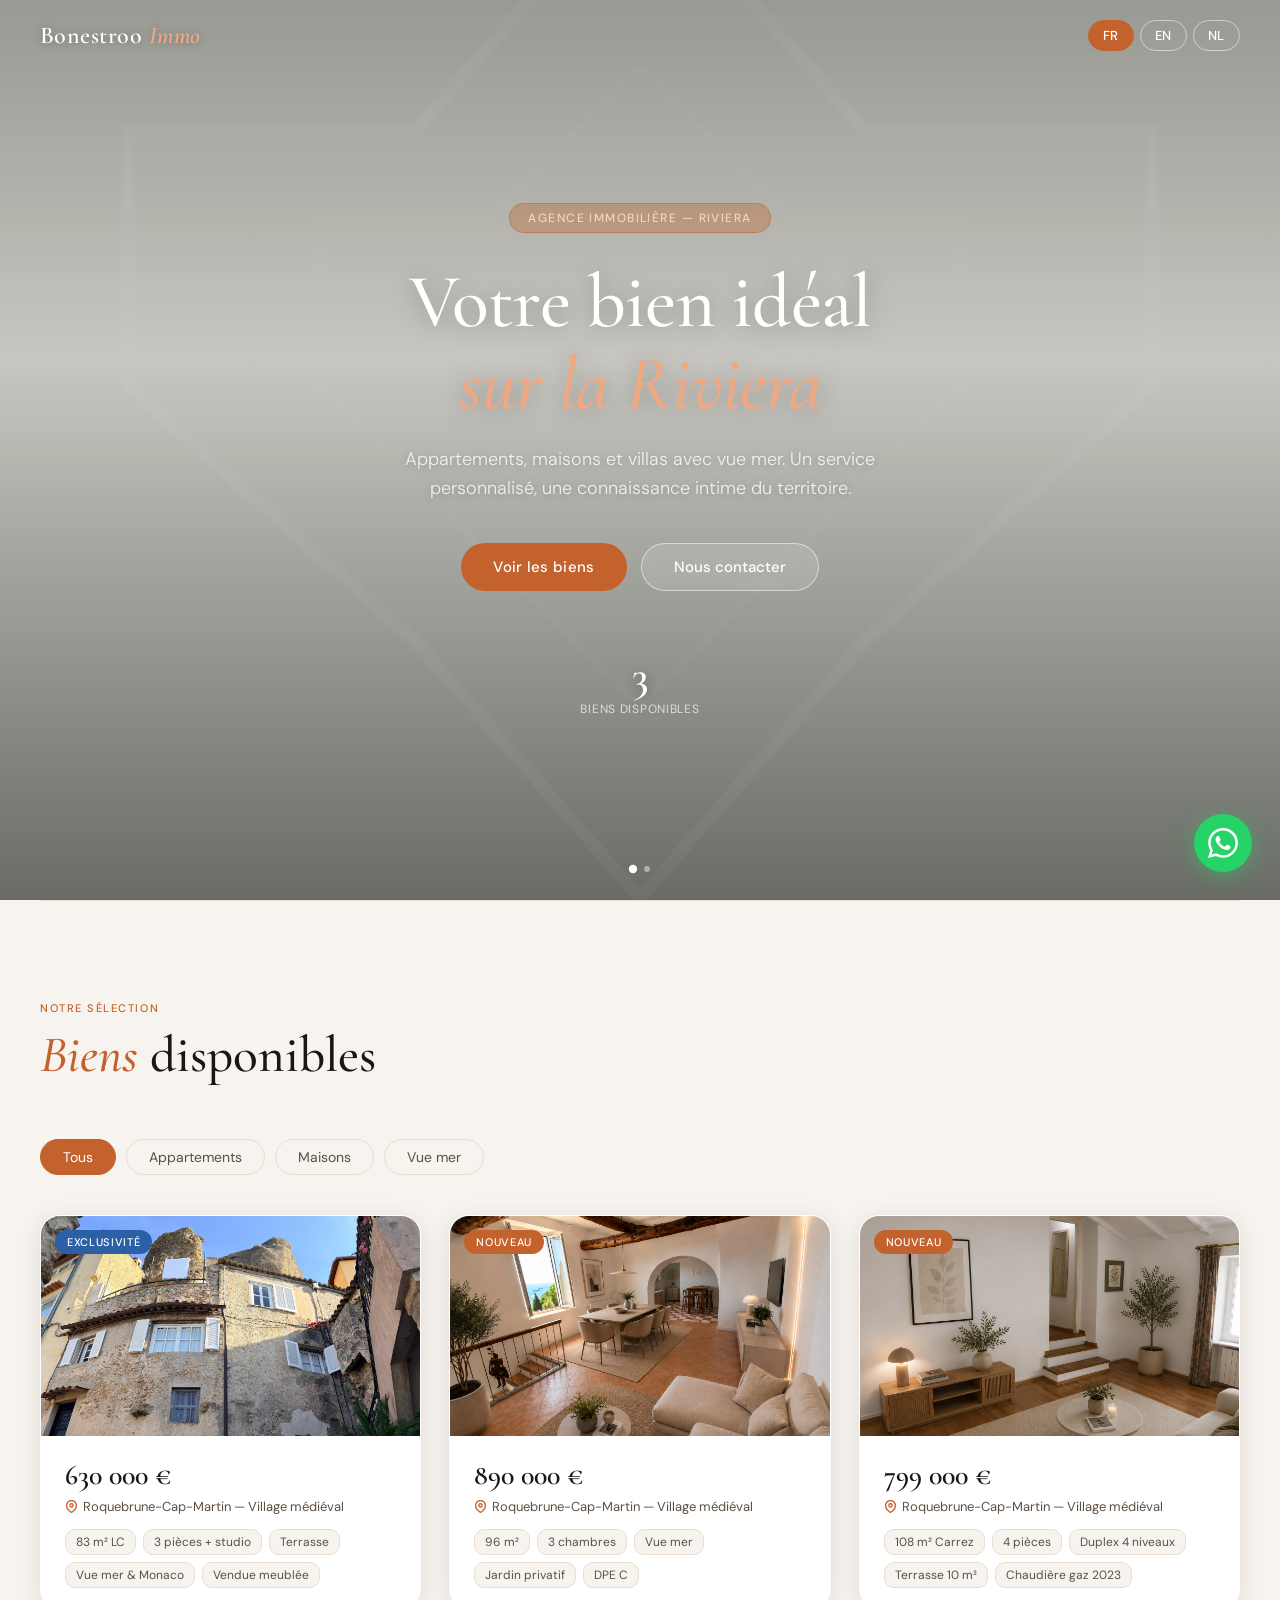
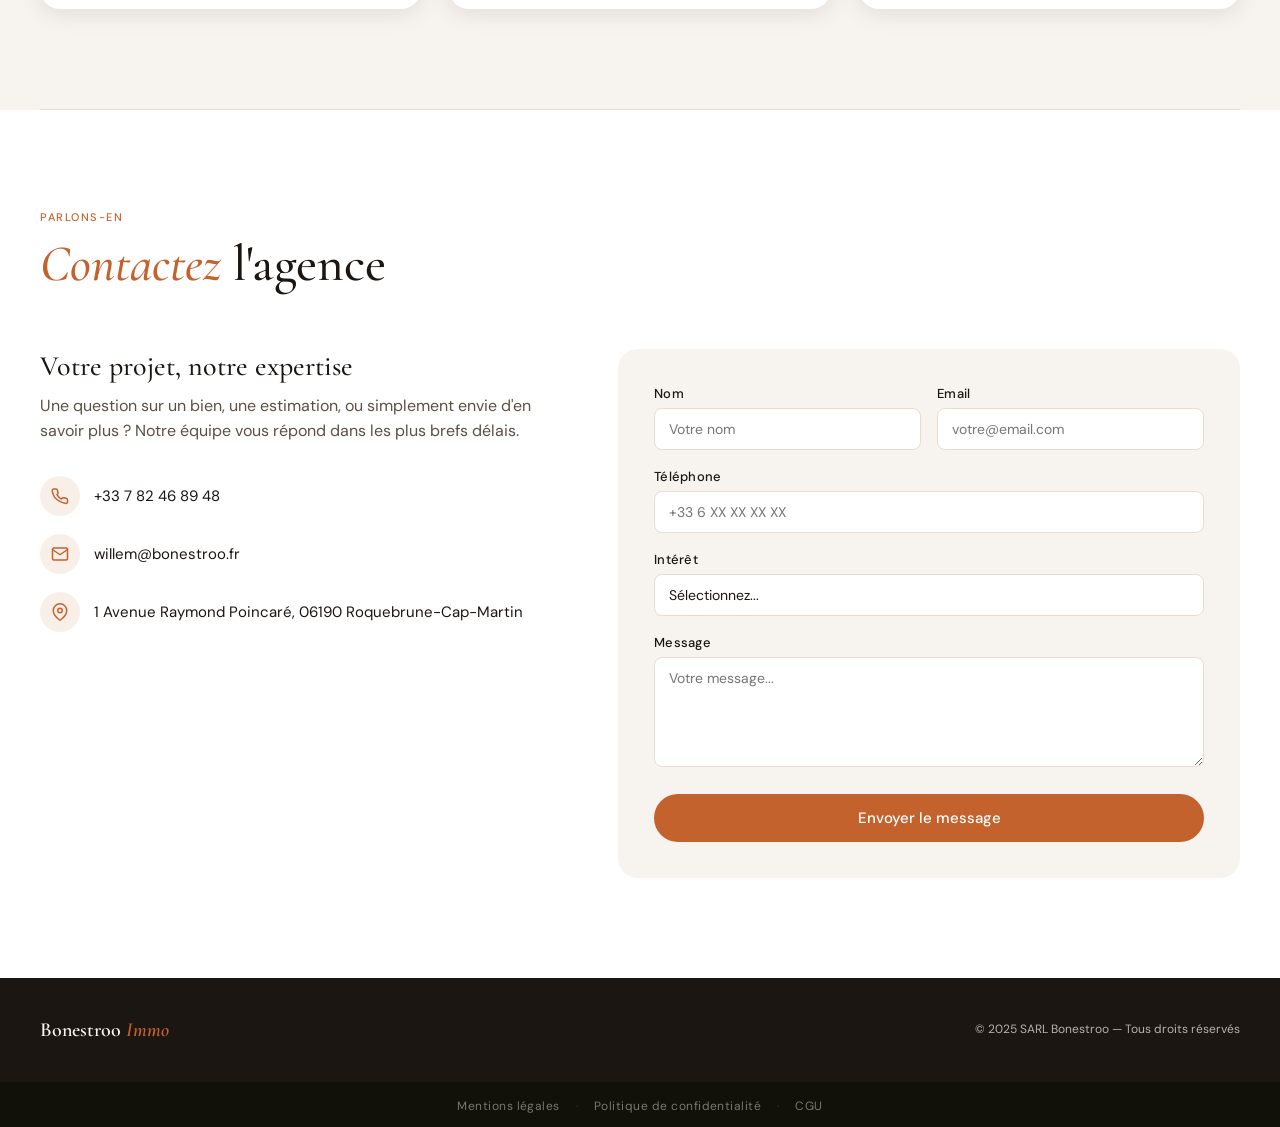
==== immo-site/index.html @ 83bfc262 "Bien 3 : maison au lieu d'appartement (type + descriptions)" ====
<!DOCTYPE html>
<html lang="fr">
<head>
  <meta charset="UTF-8" />
  <meta name="viewport" content="width=device-width, initial-scale=1.0" />
  <title>SARL Bonestroo — Riviera Méditerranéenne</title>
  <meta name="description" content="Agence immobilière spécialisée sur la Riviera. Appartements, maisons, villas avec vue mer à Menton et alentours." />
  <!-- Google Fonts -->
  <link rel="preconnect" href="https://fonts.googleapis.com" />
  <link rel="preconnect" href="https://fonts.gstatic.com" crossorigin />
  <link href="https://fonts.googleapis.com/css2?family=Cormorant+Garamond:ital,wght@0,400;0,500;0,600;1,400;1,500;1,600&family=DM+Sans:ital,wght@0,300;0,400;0,500;1,400&display=swap" rel="stylesheet" />
  <style>
    /* ===== RESET & BASE ===== */
    *, *::before, *::after { box-sizing: border-box; margin: 0; padding: 0; }
    :root {
      --blanc: #F7F3EE;
      --sable: #E8DDD0;
      --terre: #C4622D;
      --terre-dark: #A3501F;
      --bleu: #2B5FA6;
      --olive: #6B7C3F;
      --texte: #1C1612;
      --texte-light: #5C4F44;
      --shadow-warm: 0 4px 24px rgba(28,22,18,0.10);
      --shadow-hover: 0 8px 40px rgba(28,22,18,0.16);
      --radius: 12px;
      --radius-lg: 20px;
    }
    html { scroll-behavior: smooth; }
    body {
      font-family: 'DM Sans', sans-serif;
      background: var(--blanc);
      color: var(--texte);
      overflow-x: hidden;
    }
    h1, h2, h3, h4 {
      font-family: 'Cormorant Garamond', Georgia, serif;
    }
    a { color: inherit; text-decoration: none; }
    img {
      display: block;
      max-width: 100%;
    }
    /* ===== SCROLLBAR ===== */
    ::-webkit-scrollbar { width: 6px; }
    ::-webkit-scrollbar-track { background: var(--blanc); }
    ::-webkit-scrollbar-thumb { background: var(--sable); border-radius: 3px; }
    /* ===== NAV ===== */
    #nav {
      position: fixed;
      top: 0; left: 0; right: 0;
      z-index: 1000;
      padding: 20px 40px;
      display: flex;
      align-items: center;
      justify-content: space-between;
      transition: background 0.3s, box-shadow 0.3s, padding 0.3s;
    }
    #nav.scrolled {
      background: var(--blanc);
      box-shadow: 0 2px 20px rgba(28,22,18,0.08);
      padding: 14px 40px;
    }
    .nav-logo {
      font-family: 'Cormorant Garamond', serif;
      font-size: 24px;
      font-weight: 600;
      letter-spacing: 0.02em;
      color: white;
      text-shadow: 0 1px 8px rgba(0,0,0,0.3);
      transition: color 0.3s;
    }
    #nav.scrolled .nav-logo {
      color: var(--texte);
      text-shadow: none;
    }
    .nav-logo span {
      color: #F0A882;
      font-style: italic;
      transition: color 0.3s;
    }
    #nav.scrolled .nav-logo span {
      color: var(--terre);
    }
    .lang-switcher {
      display: flex;
      gap: 6px;
    }
    .lang-btn {
      font-family: 'DM Sans', sans-serif;
      font-size: 13px;
      font-weight: 500;
      padding: 6px 14px;
      border-radius: 20px;
      border: 1.5px solid rgba(255,255,255,0.5);
      cursor: pointer;
      background: transparent;
      color: white;
      transition: all 0.2s;
      letter-spacing: 0.04em;
    }
    #nav.scrolled .lang-btn {
      border-color: var(--sable);
      color: var(--texte);
    }
    .lang-btn:hover {
      background: rgba(255,255,255,0.15);
    }
    #nav.scrolled .lang-btn:hover {
      background: var(--sable);
    }
    .lang-btn.active {
      background: var(--terre);
      color: white;
      border-color: var(--terre);
    }
    /* ===== FOND FIXE GLOBAL ===== */
    /* Les slides sont FIXED derrière tout — ils ne bougent jamais */
    .hero-slide {
      position: fixed;
      inset: 0;
      background-size: cover;
      background-position: center;
      background-attachment: scroll; /* inutile en fixed, mais propre */
      opacity: 0;
      transition: opacity 1.6s ease-in-out;
      z-index: -2;
    }
    .hero-slide.active {
      opacity: 1;
    }
    /* Overlay sombre fixe lui aussi */
    .hero-overlay {
      position: fixed;
      inset: 0;
      background: linear-gradient(
        to bottom,
        rgba(10,18,10,0.40) 0%,
        rgba(10,18,10,0.20) 40%,
        rgba(10,18,10,0.60) 100%
      );
      z-index: -1;
      pointer-events: none;
    }
    /* ===== HERO ===== */
    #hero {
      min-height: 100vh;
      display: flex;
      align-items: center;
      justify-content: center;
      position: relative;
      background: transparent; /* laisse voir le fond fixe */
    }
    /* Subtle tile pattern on top of photo */
    .hero-tile {
      position: absolute;
      inset: 0;
      z-index: 2;
      pointer-events: none;
    }
    .hero-tile svg {
      width: 100%;
      height: 100%;
      opacity: 0.04;
    }
    /* Toutes les sections ont un fond opaque pour cacher le slideshow derrière */
    #biens, #carte, #contact {
      position: relative;
      z-index: 1;
    }
    #biens    { background: var(--blanc); }
    #carte    { background: var(--sable); }
    #contact  { background: white; }
    .divider  { position: relative; z-index: 1; background: var(--sable); }
    footer, .footer-legal-bar { position: relative; z-index: 1; }
    /* Slide indicators */
    .hero-dots {
      position: absolute;
      bottom: 28px;
      left: 50%;
      transform: translateX(-50%);
      z-index: 5;
      display: flex;
      gap: 8px;
    }
    .hero-dot {
      width: 6px;
      height: 6px;
      border-radius: 50%;
      background: rgba(255,255,255,0.45);
      border: none;
      cursor: pointer;
      padding: 0;
      transition: all 0.3s;
    }
    .hero-dot.active {
      background: white;
      transform: scale(1.4);
    }
    .hero-content {
      position: relative;
      z-index: 3;
      text-align: center;
      max-width: 820px;
      padding: 100px 24px 80px;
    }
    .hero-eyebrow {
      display: inline-block;
      font-family: 'DM Sans', sans-serif;
      font-size: 12px;
      font-weight: 500;
      letter-spacing: 0.12em;
      text-transform: uppercase;
      color: #F7D4BE;
      background: rgba(196,98,45,0.35);
      border: 1px solid rgba(196,98,45,0.5);
      padding: 6px 18px;
      border-radius: 20px;
      margin-bottom: 28px;
    }
    .hero-title {
      font-size: clamp(42px, 7vw, 76px);
      font-weight: 500;
      line-height: 1.08;
      letter-spacing: -0.01em;
      color: #ffffff;
      text-shadow: 0 2px 24px rgba(0,0,0,0.3);
      margin-bottom: 20px;
    }
    .hero-title em {
      font-style: italic;
      color: #F0A882;
    }
    .hero-subtitle {
      font-size: 18px;
      color: rgba(255,255,255,0.82);
      line-height: 1.6;
      max-width: 520px;
      margin: 0 auto 40px;
      font-weight: 300;
      text-shadow: 0 1px 8px rgba(0,0,0,0.25);
    }
    .hero-ctas {
      display: flex;
      gap: 14px;
      justify-content: center;
      flex-wrap: wrap;
      margin-bottom: 64px;
    }
    .btn-primary {
      font-family: 'DM Sans', sans-serif;
      font-size: 15px;
      font-weight: 500;
      padding: 14px 32px;
      background: var(--terre);
      color: white;
      border: none;
      border-radius: 30px;
      cursor: pointer;
      transition: all 0.2s;
      letter-spacing: 0.02em;
    }
    .btn-primary:hover {
      background: var(--terre-dark);
      transform: translateY(-1px);
      box-shadow: 0 6px 20px rgba(196,98,45,0.45);
    }
    .btn-outline {
      font-family: 'DM Sans', sans-serif;
      font-size: 15px;
      font-weight: 500;
      padding: 13px 32px;
      background: rgba(255,255,255,0.12);
      color: white;
      border: 1.5px solid rgba(255,255,255,0.5);
      border-radius: 30px;
      cursor: pointer;
      transition: all 0.2s;
      backdrop-filter: blur(4px);
    }
    .btn-outline:hover {
      background: rgba(255,255,255,0.22);
      border-color: white;
      transform: translateY(-1px);
    }
    .hero-stats {
      display: flex;
      gap: 48px;
      justify-content: center;
      flex-wrap: wrap;
    }
    .stat-item {
      text-align: center;
    }
    .stat-num {
      font-family: 'Cormorant Garamond', serif;
      font-size: 42px;
      font-weight: 600;
      color: #ffffff;
      text-shadow: 0 2px 12px rgba(0,0,0,0.3);
      line-height: 1;
    }
    .stat-label {
      font-size: 12px;
      color: rgba(255,255,255,0.7);
      letter-spacing: 0.06em;
      text-transform: uppercase;
      margin-top: 4px;
    }
    .stat-sep {
      width: 1px;
      height: 50px;
      background: rgba(255,255,255,0.25);
      align-self: center;
    }
    /* ===== SECTIONS COMMON ===== */
    .section {
      padding: 100px 40px;
      max-width: 1280px;
      margin: 0 auto;
    }
    .section-header {
      margin-bottom: 56px;
    }
    .section-eyebrow {
      font-size: 11px;
      font-weight: 500;
      letter-spacing: 0.14em;
      text-transform: uppercase;
      color: var(--terre);
      margin-bottom: 12px;
    }
    .section-title {
      font-size: clamp(32px, 4vw, 52px);
      font-weight: 500;
      line-height: 1.1;
      color: var(--texte);
    }
    .section-title em {
      font-style: italic;
      color: var(--terre);
    }
    /* ===== FILTRES ===== */
    #biens {
      background: var(--blanc);
    }
    .filtres {
      display: flex;
      gap: 10px;
      flex-wrap: wrap;
      margin-bottom: 40px;
    }
    .filtre-btn {
      font-family: 'DM Sans', sans-serif;
      font-size: 14px;
      font-weight: 400;
      padding: 8px 22px;
      border-radius: 24px;
      border: 1.5px solid var(--sable);
      background: transparent;
      color: var(--texte-light);
      cursor: pointer;
      transition: all 0.2s;
    }
    .filtre-btn:hover {
      border-color: var(--terre);
      color: var(--terre);
    }
    .filtre-btn.active {
      background: var(--terre);
      border-color: var(--terre);
      color: white;
    }
    /* ===== GRID BIENS ===== */
    .biens-grid {
      display: grid;
      grid-template-columns: repeat(auto-fill, minmax(340px, 1fr));
      gap: 28px;
    }
    .bien-card {
      background: white;
      border-radius: var(--radius-lg);
      overflow: hidden;
      cursor: pointer;
      transition: all 0.3s cubic-bezier(0.16,1,0.3,1);
      box-shadow: var(--shadow-warm);
      border: 1.5px solid transparent;
    }
    .bien-card:hover {
      transform: translateY(-4px);
      box-shadow: var(--shadow-hover);
      border-color: var(--terre);
    }
    .bien-card.reveal {
      opacity: 0;
      transform: translateY(30px);
      transition: opacity 0.6s ease, transform 0.6s ease, box-shadow 0.3s, border-color 0.3s;
    }
    .bien-card.reveal.visible {
      opacity: 1;
      transform: translateY(0);
    }
    .bien-card.reveal.visible:hover {
      transform: translateY(-4px);
    }
    .bien-photo {
      position: relative;
      height: 220px;
      overflow: hidden;
      background: var(--sable);
    }
    .bien-photo img {
      width: 100%;
      height: 100%;
      object-fit: cover;
      transition: transform 0.5s ease;
    }
    .bien-card:hover .bien-photo img {
      transform: scale(1.04);
    }
    .bien-photo-placeholder {
      width: 100%;
      height: 100%;
      display: flex;
      align-items: center;
      justify-content: center;
    }
    .bien-badge {
      position: absolute;
      top: 14px;
      left: 14px;
      font-size: 11px;
      font-weight: 500;
      letter-spacing: 0.06em;
      text-transform: uppercase;
      padding: 5px 12px;
      border-radius: 14px;
      background: var(--terre);
      color: white;
    }
    .bien-badge.exclu {
      background: var(--bleu);
    }
    .bien-body {
      padding: 22px 24px 20px;
    }
    .bien-prix {
      font-family: 'Cormorant Garamond', serif;
      font-size: 28px;
      font-weight: 600;
      color: var(--texte);
      margin-bottom: 6px;
    }
    .bien-loc {
      font-size: 13px;
      color: var(--texte-light);
      margin-bottom: 14px;
      display: flex;
      align-items: center;
      gap: 5px;
    }
    .bien-loc svg {
      flex-shrink: 0;
      color: var(--terre);
    }
    .bien-tags {
      display: flex;
      flex-wrap: wrap;
      gap: 7px;
    }
    .tag {
      font-size: 12px;
      font-weight: 400;
      color: var(--texte-light);
      background: var(--blanc);
      border: 1px solid var(--sable);
      padding: 4px 10px;
      border-radius: 10px;
    }
    /* ===== MAP ===== */
    #carte {
      background: var(--sable);
    }
    #carte > .section {
      padding-bottom: 0;
    }
    #map-container {
      height: 480px;
      border-radius: var(--radius-lg);
      overflow: hidden;
      box-shadow: var(--shadow-warm);
      margin-top: 40px;
    }
    #map {
      height: 100%;
      width: 100%;
    }
    .leaflet-marker-icon {
      background: none;
      border: none;
    }
    .map-marker-pill {
      background: white;
      color: var(--terre);
      font-family: 'DM Sans', sans-serif;
      font-size: 12px;
      font-weight: 600;
      padding: 5px 11px;
      border-radius: 16px;
      border: 2px solid var(--terre);
      white-space: nowrap;
      box-shadow: 0 2px 12px rgba(28,22,18,0.15);
      cursor: pointer;
      transition: all 0.2s;
    }
    .map-marker-pill:hover {
      background: var(--terre);
      color: white;
    }
    /* ===== MODAL ===== */
    #modal-overlay {
      position: fixed;
      inset: 0;
      z-index: 2000;
      background: rgba(28,22,18,0.65);
      backdrop-filter: blur(4px);
      display: flex;
      align-items: center;
      justify-content: center;
      padding: 20px;
      opacity: 0;
      pointer-events: none;
      transition: opacity 0.3s;
    }
    #modal-overlay.open {
      opacity: 1;
      pointer-events: all;
    }
    .modal {
      background: var(--blanc);
      border-radius: var(--radius-lg);
      max-width: 820px;
      width: 100%;
      max-height: 90vh;
      overflow-y: auto;
      position: relative;
      transform: scale(0.96) translateY(10px);
      transition: transform 0.3s cubic-bezier(0.16,1,0.3,1);
    }
    #modal-overlay.open .modal {
      transform: scale(1) translateY(0);
    }
    .modal-close {
      position: sticky;
      top: 0;
      z-index: 10;
      display: flex;
      justify-content: flex-end;
      padding: 14px 14px 0;
      background: linear-gradient(to bottom, var(--blanc) 70%, transparent);
    }
    .modal-close-btn {
      width: 36px;
      height: 36px;
      border-radius: 50%;
      background: var(--sable);
      border: none;
      cursor: pointer;
      display: flex;
      align-items: center;
      justify-content: center;
      transition: background 0.2s;
      font-size: 18px;
      color: var(--texte);
    }
    .modal-close-btn:hover {
      background: var(--terre);
      color: white;
    }
    /* Gallery */
    .modal-gallery {
      position: relative;
      height: 380px;
      background: var(--sable);
      overflow: hidden;
    }
    .gallery-track {
      display: flex;
      height: 100%;
      transition: transform 0.4s cubic-bezier(0.16,1,0.3,1);
    }
    .gallery-slide {
      flex-shrink: 0;
      width: 100%;
      height: 100%;
    }
    .gallery-slide img {
      width: 100%;
      height: 100%;
      object-fit: cover;
    }
    .gallery-placeholder {
      width: 100%;
      height: 100%;
      display: flex;
      align-items: center;
      justify-content: center;
    }
    .gallery-btn {
      position: absolute;
      top: 50%;
      transform: translateY(-50%);
      z-index: 5;
      width: 40px;
      height: 40px;
      border-radius: 50%;
      background: rgba(247,243,238,0.92);
      border: none;
      cursor: pointer;
      display: flex;
      align-items: center;
      justify-content: center;
      transition: all 0.2s;
      color: var(--texte);
    }
    .gallery-btn:hover {
      background: white;
      box-shadow: var(--shadow-warm);
    }
    .gallery-prev { left: 14px; }
    .gallery-next { right: 14px; }
    .gallery-dots {
      position: absolute;
      bottom: 14px;
      left: 50%;
      transform: translateX(-50%);
      display: flex;
      gap: 6px;
    }
    .gallery-dot {
      width: 7px;
      height: 7px;
      border-radius: 50%;
      background: rgba(255,255,255,0.6);
      border: none;
      cursor: pointer;
      transition: all 0.2s;
      padding: 0;
    }
    .gallery-dot.active {
      background: white;
      transform: scale(1.3);
    }
    .modal-body {
      padding: 28px 32px 32px;
    }
    .modal-header {
      display: flex;
      justify-content: space-between;
      align-items: flex-start;
      margin-bottom: 20px;
      gap: 16px;
    }
    .modal-prix {
      font-family: 'Cormorant Garamond', serif;
      font-size: 36px;
      font-weight: 600;
    }
    .modal-loc {
      font-size: 14px;
      color: var(--texte-light);
      margin-top: 4px;
    }
    .modal-badge {
      font-size: 11px;
      font-weight: 500;
      letter-spacing: 0.06em;
      text-transform: uppercase;
      padding: 6px 14px;
      border-radius: 14px;
      background: var(--terre);
      color: white;
      flex-shrink: 0;
    }
    .modal-badge.exclu { background: var(--bleu); }
    .modal-stats {
      display: grid;
      grid-template-columns: repeat(auto-fill, minmax(100px, 1fr));
      gap: 14px;
      margin-bottom: 24px;
      padding: 18px;
      background: white;
      border-radius: var(--radius);
    }
    .modal-stat {
      text-align: center;
    }
    .modal-stat-val {
      font-family: 'Cormorant Garamond', serif;
      font-size: 22px;
      font-weight: 600;
    }
    .modal-stat-key {
      font-size: 11px;
      color: var(--texte-light);
      text-transform: uppercase;
      letter-spacing: 0.06em;
      margin-top: 2px;
    }
    .modal-desc {
      font-size: 15px;
      line-height: 1.7;
      color: var(--texte-light);
      margin-bottom: 24px;
    }
    .modal-video {
      margin-bottom: 24px;
    }
    .modal-video video {
      width: 100%;
      border-radius: var(--radius);
    }
    .modal-actions {
      display: flex;
      gap: 12px;
      flex-wrap: wrap;
    }
    .btn-appel {
      font-family: 'DM Sans', sans-serif;
      font-size: 14px;
      font-weight: 500;
      padding: 12px 24px;
      background: var(--terre);
      color: white;
      border: none;
      border-radius: 24px;
      cursor: pointer;
      display: flex;
      align-items: center;
      gap: 7px;
      transition: all 0.2s;
    }
    .btn-appel:hover {
      background: var(--terre-dark);
      transform: translateY(-1px);
    }
    .btn-whatsapp {
      font-family: 'DM Sans', sans-serif;
      font-size: 14px;
      font-weight: 500;
      padding: 12px 24px;
      background: var(--olive);
      color: white;
      border: none;
      border-radius: 24px;
      cursor: pointer;
      display: flex;
      align-items: center;
      gap: 7px;
      transition: all 0.2s;
    }
    .btn-whatsapp:hover {
      background: #5a6a33;
      transform: translateY(-1px);
    }
    .btn-email {
      font-family: 'DM Sans', sans-serif;
      font-size: 14px;
      font-weight: 500;
      padding: 11px 24px;
      background: transparent;
      color: var(--texte);
      border: 1.5px solid var(--sable);
      border-radius: 24px;
      cursor: pointer;
      display: flex;
      align-items: center;
      gap: 7px;
      transition: all 0.2s;
    }
    .btn-email:hover {
      border-color: var(--texte);
      transform: translateY(-1px);
    }
    /* ===== CONTACT ===== */
    #contact {
      background: white;
    }
    .contact-grid {
      display: grid;
      grid-template-columns: 1fr 1.2fr;
      gap: 60px;
      align-items: start;
    }
    .contact-info h3 {
      font-size: 28px;
      font-weight: 500;
      margin-bottom: 10px;
    }
    .contact-info p {
      color: var(--texte-light);
      line-height: 1.6;
      margin-bottom: 32px;
    }
    .contact-item {
      display: flex;
      align-items: center;
      gap: 14px;
      margin-bottom: 18px;
      font-size: 15px;
    }
    .contact-icon {
      width: 40px;
      height: 40px;
      border-radius: 50%;
      background: rgba(196,98,45,0.1);
      display: flex;
      align-items: center;
      justify-content: center;
      flex-shrink: 0;
      color: var(--terre);
    }
    .contact-form {
      background: var(--blanc);
      border-radius: var(--radius-lg);
      padding: 36px;
    }
    .form-row {
      display: grid;
      grid-template-columns: 1fr 1fr;
      gap: 16px;
    }
    .form-group {
      margin-bottom: 18px;
    }
    .form-group label {
      display: block;
      font-size: 13px;
      font-weight: 500;
      color: var(--texte);
      margin-bottom: 6px;
      letter-spacing: 0.02em;
    }
    .form-group input,
    .form-group select,
    .form-group textarea {
      width: 100%;
      font-family: 'DM Sans', sans-serif;
      font-size: 14px;
      padding: 11px 14px;
      background: white;
      border: 1.5px solid var(--sable);
      border-radius: 8px;
      color: var(--texte);
      transition: border-color 0.2s;
      outline: none;
      appearance: none;
    }
    .form-group input:focus,
    .form-group select:focus,
    .form-group textarea:focus {
      border-color: var(--terre);
    }
    .form-group textarea {
      resize: vertical;
      min-height: 110px;
    }
    .form-submit {
      width: 100%;
      font-family: 'DM Sans', sans-serif;
      font-size: 15px;
      font-weight: 500;
      padding: 14px;
      background: var(--terre);
      color: white;
      border: none;
      border-radius: 24px;
      cursor: pointer;
      transition: all 0.2s;
      margin-top: 4px;
    }
    .form-submit:hover {
      background: var(--terre-dark);
      transform: translateY(-1px);
      box-shadow: 0 4px 16px rgba(196,98,45,0.3);
    }
    .form-success {
      display: none;
      text-align: center;
      padding: 20px;
    }
    .form-success.show {
      display: block;
    }
    .form-success-icon {
      font-size: 40px;
      margin-bottom: 12px;
    }
    .form-success h4 {
      font-size: 22px;
      margin-bottom: 8px;
    }
    .form-success p {
      color: var(--texte-light);
    }
    /* ===== BULLE WHATSAPP FLOTTANTE ===== */
    #wa-bubble {
      position: fixed;
      bottom: 28px;
      right: 28px;
      z-index: 999;
      width: 58px;
      height: 58px;
      border-radius: 50%;
      background: #25D366;
      box-shadow: 0 4px 20px rgba(37,211,102,0.45);
      display: flex;
      align-items: center;
      justify-content: center;
      cursor: pointer;
      transition: transform 0.2s, box-shadow 0.2s;
      text-decoration: none;
    }
    #wa-bubble:hover {
      transform: scale(1.1);
      box-shadow: 0 6px 28px rgba(37,211,102,0.6);
    }
    #wa-bubble svg {
      width: 30px;
      height: 30px;
      fill: white;
    }
    /* ===== FOOTER ===== */
    footer {
      background: var(--texte);
      color: rgba(247,243,238,0.7);
      padding: 40px;
      display: flex;
      justify-content: space-between;
      align-items: center;
      flex-wrap: wrap;
      gap: 16px;
    }
    .footer-logo {
      font-family: 'Cormorant Garamond', serif;
      font-size: 20px;
      font-weight: 600;
      color: var(--blanc);
    }
    .footer-logo span {
      color: var(--terre);
      font-style: italic;
    }
    .footer-info {
      font-size: 12px;
      text-align: right;
      line-height: 1.6;
    }
    /* ===== RESPONSIVE ===== */
    @media (max-width: 768px) {
      #nav {
        padding: 16px 20px;
      }
      #nav.scrolled {
        padding: 12px 20px;
      }
      .section {
        padding: 70px 20px;
      }
      .contact-grid {
        grid-template-columns: 1fr;
        gap: 40px;
      }
      .form-row {
        grid-template-columns: 1fr;
      }
      .contact-form {
        padding: 24px 20px;
      }
      .hero-stats {
        gap: 24px;
      }
      .stat-sep {
        display: none;
      }
      .modal-body {
        padding: 20px;
      }
      .modal-header {
        flex-direction: column;
      }
      footer {
        flex-direction: column;
        text-align: center;
        padding: 28px 20px;
      }
      .footer-info {
        text-align: center;
      }
      .biens-grid {
        grid-template-columns: 1fr;
      }
    }
    @media (max-width: 640px) {
      .nav-logo {
        font-size: 19px;
      }
      .lang-btn {
        padding: 5px 10px;
        font-size: 12px;
      }
      .hero-ctas {
        flex-direction: column;
        align-items: center;
      }
    }
    /* ===== DIVIDER ===== */
    .divider {
      height: 1px;
      background: var(--sable);
      margin: 0 40px;
    }
    /* ===== NO BIENS ===== */
    .no-biens {
      grid-column: 1 / -1;
      text-align: center;
      padding: 60px 20px;
      color: var(--texte-light);
    }
    /* ===== FOOTER LEGAL LINK ===== */
    .footer-legal-bar {
      background: #111009;
      text-align: center;
      padding: 12px 20px;
    }
    .footer-legal-bar button {
      font-family: 'DM Sans', sans-serif;
      font-size: 12px;
      color: rgba(247,243,238,0.45);
      background: none;
      border: none;
      cursor: pointer;
      letter-spacing: 0.04em;
      transition: color 0.2s;
      margin: 0 12px;
    }
    .footer-legal-bar button:hover {
      color: rgba(247,243,238,0.85);
    }
    .footer-legal-sep {
      color: rgba(247,243,238,0.2);
      font-size: 11px;
    }
    /* ===== LEGAL MODAL ===== */
    #legal-overlay {
      position: fixed;
      inset: 0;
      z-index: 3000;
      background: rgba(28,22,18,0.7);
      backdrop-filter: blur(4px);
      display: flex;
      align-items: center;
      justify-content: center;
      padding: 20px;
      opacity: 0;
      pointer-events: none;
      transition: opacity 0.3s;
    }
    #legal-overlay.open {
      opacity: 1;
      pointer-events: all;
    }
    .legal-modal {
      background: var(--blanc);
      border-radius: var(--radius-lg);
      max-width: 720px;
      width: 100%;
      max-height: 88vh;
      display: flex;
      flex-direction: column;
      transform: scale(0.96) translateY(10px);
      transition: transform 0.3s cubic-bezier(0.16,1,0.3,1);
      overflow: hidden;
    }
    #legal-overlay.open .legal-modal {
      transform: scale(1) translateY(0);
    }
    .legal-header {
      display: flex;
      align-items: center;
      justify-content: space-between;
      padding: 22px 28px 0;
      flex-shrink: 0;
    }
    .legal-header h3 {
      font-size: 22px;
      font-weight: 500;
    }
    .legal-close {
      width: 34px;
      height: 34px;
      border-radius: 50%;
      background: var(--sable);
      border: none;
      cursor: pointer;
      font-size: 16px;
      color: var(--texte);
      display: flex;
      align-items: center;
      justify-content: center;
      transition: background 0.2s;
      flex-shrink: 0;
    }
    .legal-close:hover { background: var(--terre); color: white; }
    .legal-tabs {
      display: flex;
      gap: 4px;
      padding: 16px 28px 0;
      border-bottom: 1px solid var(--sable);
      flex-shrink: 0;
    }
    .legal-tab {
      font-family: 'DM Sans', sans-serif;
      font-size: 13px;
      font-weight: 500;
      padding: 8px 18px;
      border-radius: 8px 8px 0 0;
      border: none;
      background: transparent;
      color: var(--texte-light);
      cursor: pointer;
      transition: all 0.2s;
      border-bottom: 2px solid transparent;
      margin-bottom: -1px;
    }
    .legal-tab:hover { color: var(--texte); background: var(--sable); }
    .legal-tab.active {
      color: var(--terre);
      border-bottom-color: var(--terre);
      background: transparent;
    }
    .legal-body {
      overflow-y: auto;
      padding: 28px 28px 32px;
      flex: 1;
    }
    .legal-panel { display: none; }
    .legal-panel.active { display: block; }
    .legal-body h4 {
      font-family: 'Cormorant Garamond', serif;
      font-size: 18px;
      font-weight: 600;
      color: var(--texte);
      margin: 24px 0 8px;
    }
    .legal-body h4:first-child { margin-top: 0; }
    .legal-body p, .legal-body li {
      font-size: 13.5px;
      line-height: 1.75;
      color: var(--texte-light);
    }
    .legal-body ul {
      padding-left: 18px;
      margin: 6px 0;
    }
    .legal-body li { margin-bottom: 4px; }
    .legal-body strong { color: var(--texte); font-weight: 500; }
    .legal-placeholder {
      background: rgba(196,98,45,0.1);
      color: var(--terre);
      padding: 1px 5px;
      border-radius: 4px;
      font-size: 12px;
      font-weight: 600;
      letter-spacing: 0.03em;
    }
    .legal-alert {
      background: rgba(196,98,45,0.07);
      border-left: 3px solid var(--terre);
      border-radius: 0 8px 8px 0;
      padding: 12px 16px;
      margin-bottom: 20px;
      font-size: 13px;
      color: var(--texte-light);
    }
    @media (max-width: 640px) {
      .legal-tabs { overflow-x: auto; gap: 2px; padding: 12px 16px 0; }
      .legal-tab { font-size: 12px; padding: 7px 12px; white-space: nowrap; }
      .legal-body { padding: 20px 16px 24px; }
      .legal-header { padding: 18px 16px 0; }
    }
  </style>
</head>
<body>
<!-- ===== NAV ===== -->
<nav id="nav">
  <a href="#" class="nav-logo">Bonestroo <span>Immo</span></a>
  <div class="lang-switcher">
    <button class="lang-btn active" onclick="setLang('fr')">FR</button>
    <button class="lang-btn" onclick="setLang('en')">EN</button>
    <button class="lang-btn" onclick="setLang('nl')">NL</button>
  </div>
</nav>
<!-- ===== HERO ===== -->
<section id="hero">
  <!-- Photos de fond — place tes images dans photos/ sous ces noms -->
  <div class="hero-slide active" style="background-image:url('photos/hero1.jpg.png')"></div>
  <div class="hero-slide" style="background-image:url('photos/hero2.jpg.jpg')"></div>
  <!-- Overlay sombre pour lisibilité du texte -->
  <div class="hero-overlay"></div>
  <!-- Motif carrelage subtil par-dessus la photo -->
  <div class="hero-tile">
    <svg viewBox="0 0 80 80" xmlns="http://www.w3.org/2000/svg" preserveAspectRatio="xMidYMid slice">
      <defs>
        <pattern id="tile" x="0" y="0" width="80" height="80" patternUnits="userSpaceOnUse">
          <polygon points="40,4 54,20 72,20 72,36 54,52 40,68 26,52 8,36 8,20 26,20" fill="none" stroke="#ffffff" stroke-width="0.8"/>
          <polygon points="40,16 50,26 60,26 60,36 50,46 40,56 30,46 20,36 20,26 30,26" fill="none" stroke="#ffffff" stroke-width="0.4" opacity="0.6"/>
        </pattern>
      </defs>
      <rect width="100%" height="100%" fill="url(#tile)"/>
    </svg>
  </div>
  <!-- Indicateurs de slide -->
  <div class="hero-dots" id="hero-dots">
    <button class="hero-dot active" onclick="goToHeroSlide(0)"></button>
    <button class="hero-dot" onclick="goToHeroSlide(1)"></button>
  </div>
  <div class="hero-content">
    <div class="hero-eyebrow" data-i18n="hero_eyebrow">Agence immobilière — Riviera</div>
    <h1 class="hero-title">
      <span data-i18n="hero_title_1">Votre bien idéal</span><br>
      <em data-i18n="hero_title_2">sur la Riviera</em>
    </h1>
    <p class="hero-subtitle" data-i18n="hero_subtitle">
      Appartements, maisons et villas avec vue mer. Un service personnalisé, une connaissance intime du territoire.
    </p>
    <div class="hero-ctas">
      <button class="btn-primary" onclick="scrollToBiens()" data-i18n="hero_cta1">Voir les biens</button>
      <button class="btn-outline" onclick="scrollToContact()" data-i18n="hero_cta2">Nous contacter</button>
    </div>
    <div class="hero-stats">
      <div class="stat-item">
        <div class="stat-num" id="stat-dispo">0</div>
        <div class="stat-label" data-i18n="stat_dispo">Biens disponibles</div>
      </div>
    </div>
  </div>
</section>
<!-- ===== BIENS ===== -->
<div class="divider"></div>
<section id="biens">
  <div class="section">
    <div class="section-header">
      <div class="section-eyebrow" data-i18n="biens_eyebrow">Notre sélection</div>
      <h2 class="section-title"><em data-i18n="biens_title_em">Biens</em> <span data-i18n="biens_title">disponibles</span></h2>
    </div>
    <div class="filtres" id="filtres">
      <button class="filtre-btn active" data-filter="tous" data-i18n="filtre_tous">Tous</button>
      <button class="filtre-btn" data-filter="appartement" data-i18n="filtre_appart">Appartements</button>
      <button class="filtre-btn" data-filter="maison" data-i18n="filtre_maison">Maisons</button>
      <button class="filtre-btn" data-filter="vmer" data-i18n="filtre_vmer">Vue mer</button>
    </div>
    <div class="biens-grid" id="biens-grid"></div>
  </div>
</section>
<!-- ===== CONTACT ===== -->
<div class="divider" style="margin-top:0"></div>
<section id="contact">
  <div class="section">
    <div class="section-header">
      <div class="section-eyebrow" data-i18n="contact_eyebrow">Parlons-en</div>
      <h2 class="section-title"><em data-i18n="contact_title_em">Contactez</em> <span data-i18n="contact_title">l'agence</span></h2>
    </div>
    <div class="contact-grid">
      <div class="contact-info">
        <h3 data-i18n="contact_info_title">Votre projet, notre expertise</h3>
        <p data-i18n="contact_info_desc">Une question sur un bien, une estimation, ou simplement envie d'en savoir plus ? Notre équipe vous répond dans les plus brefs délais.</p>
        <div class="contact-item">
          <div class="contact-icon">
            <svg width="18" height="18" viewBox="0 0 24 24" fill="none" stroke="currentColor" stroke-width="2" stroke-linecap="round" stroke-linejoin="round">
              <path d="M22 16.92v3a2 2 0 0 1-2.18 2 19.79 19.79 0 0 1-8.63-3.07A19.5 19.5 0 0 1 4.69 13.5a19.79 19.79 0 0 1-3.07-8.67A2 2 0 0 1 3.6 2.69h3a2 2 0 0 1 2 1.72 12.84 12.84 0 0 0 .7 2.81 2 2 0 0 1-.45 2.11L7.91 10.1a16 16 0 0 0 6 6l1.27-1.27a2 2 0 0 1 2.11-.45 12.84 12.84 0 0 0 2.81.7A2 2 0 0 1 22 16.92z"/>
            </svg>
          </div>
          <!-- XXX: Remplacer par le vrai numéro -->
          <a href="tel:+33782468948" style="color:inherit">+33 7 82 46 89 48</a>
        </div>
        <div class="contact-item">
          <div class="contact-icon">
            <svg width="18" height="18" viewBox="0 0 24 24" fill="none" stroke="currentColor" stroke-width="2" stroke-linecap="round" stroke-linejoin="round">
              <path d="M4 4h16c1.1 0 2 .9 2 2v12c0 1.1-.9 2-2 2H4c-1.1 0-2-.9-2-2V6c0-1.1.9-2 2-2z"/><polyline points="22,6 12,13 2,6"/>
            </svg>
          </div>
          <!-- XXX: Remplacer par le vrai email -->
          <span>willem@bonestroo.fr</span>
        </div>
        <div class="contact-item">
          <div class="contact-icon">
            <svg width="18" height="18" viewBox="0 0 24 24" fill="none" stroke="currentColor" stroke-width="2" stroke-linecap="round" stroke-linejoin="round">
              <path d="M21 10c0 7-9 13-9 13s-9-6-9-13a9 9 0 0 1 18 0z"/><circle cx="12" cy="10" r="3"/>
            </svg>
          </div>
          <!-- XXX: Remplacer par la vraie adresse -->
          <span>1 Avenue Raymond Poincaré, 06190 Roquebrune-Cap-Martin</span>
        </div>
      </div>
      <div class="contact-form">
        <form id="contact-form" onsubmit="handleFormSubmit(event)">
          <div class="form-row">
            <div class="form-group">
              <label data-i18n="form_nom">Nom</label>
              <input type="text" name="nom" data-i18n-placeholder="form_nom_ph" placeholder="Votre nom" required />
            </div>
            <div class="form-group">
              <label data-i18n="form_email">Email</label>
              <input type="email" name="email" data-i18n-placeholder="form_email_ph" placeholder="votre@email.com" required />
            </div>
          </div>
          <div class="form-group">
            <label data-i18n="form_tel">Téléphone</label>
            <input type="tel" name="tel" data-i18n-placeholder="form_tel_ph" placeholder="+33 6 XX XX XX XX" />
          </div>
          <div class="form-group">
            <label data-i18n="form_interet">Intérêt</label>
            <select name="interet">
              <option value="" data-i18n="form_interet_0">Sélectionnez...</option>
              <option value="achat" data-i18n="form_interet_1">Achat</option>
              <option value="vente" data-i18n="form_interet_2">Vente / Estimation</option>
              <option value="info" data-i18n="form_interet_3">Renseignements</option>
            </select>
          </div>
          <div class="form-group">
            <label data-i18n="form_message">Message</label>
            <textarea name="message" data-i18n-placeholder="form_msg_ph" placeholder="Votre message..."></textarea>
          </div>
          <button type="submit" class="form-submit" data-i18n="form_submit">Envoyer le message</button>
        </form>
        <div class="form-success" id="form-success">
          <div class="form-success-icon">✓</div>
          <h4 data-i18n="form_success_title">Message envoyé !</h4>
          <p data-i18n="form_success_desc">Nous vous recontactons très prochainement.</p>
        </div>
      </div>
    </div>
  </div>
</section>
<!-- ===== FOOTER ===== -->
<footer>
  <div class="footer-logo">Bonestroo <span>Immo</span></div>
  <div class="footer-info">
<div data-i18n="footer_mention">© 2025 SARL Bonestroo — Tous droits réservés</div>
  </div>
</footer>
<div class="footer-legal-bar">
  <button onclick="openLegal('mentions')">Mentions légales</button>
  <span class="footer-legal-sep">·</span>
  <button onclick="openLegal('confidentialite')">Politique de confidentialité</button>
  <span class="footer-legal-sep">·</span>
  <button onclick="openLegal('cgu')">CGU</button>
</div>
<!-- ===== LEGAL MODAL ===== -->
<div id="legal-overlay" onclick="closeLegalOnOverlay(event)">
  <div class="legal-modal" role="dialog" aria-modal="true">
    <div class="legal-header">
      <h3>Informations légales</h3>
      <button class="legal-close" onclick="closeLegal()">✕</button>
    </div>
    <div class="legal-tabs">
      <button class="legal-tab active" id="tab-mentions"        onclick="switchLegal('mentions')">Mentions légales</button>
      <button class="legal-tab"        id="tab-confidentialite" onclick="switchLegal('confidentialite')">Confidentialité</button>
      <button class="legal-tab"        id="tab-cgu"             onclick="switchLegal('cgu')">CGU</button>
    </div>
    <div class="legal-body">
      <!-- ===== MENTIONS LÉGALES ===== -->
      <div class="legal-panel active" id="panel-mentions">
        <h4>Éditeur du site</h4>
        <p>
          <strong>Raison sociale :</strong> SARL Bonestroo<br>
          <strong>Forme juridique :</strong> Société à Responsabilité Limitée (SARL)<br>
          <strong>Capital social :</strong> 117 000 €<br>
          <strong>Siège social :</strong> 1 Avenue Raymond Poincaré, 06190 Roquebrune-Cap-Martin, France<br>
          <strong>RCS :</strong> Nice 438 721 409<br>
          <strong>EUID :</strong> FR0605.438721409<br>
          <strong>Téléphone :</strong> +33 7 82 46 89 48<br>
          <strong>Email :</strong> willem@bonestroo.fr
        </p>
        <h4>Directeur de la publication</h4>
        <p><strong>Willem Bonestroo</strong>, en qualité de Gérant de la SARL Bonestroo.</p>
        <h4>Hébergement</h4>
        <p>
          Ce site est hébergé par <strong>Netlify, Inc.</strong><br>
          44 Montgomery Street, Suite 300, San Francisco, CA 94104, États-Unis<br>
          <a href="https://www.netlify.com" target="_blank" rel="noopener" style="color:var(--terre)">www.netlify.com</a>
        </p>
        <h4>Propriété intellectuelle</h4>
        <p>
          L'ensemble du contenu de ce site (textes, photographies, logos, maquette) est la propriété exclusive de la SARL Bonestroo ou de ses partenaires, et est protégé par les lois françaises et internationales relatives à la propriété intellectuelle. Toute reproduction, représentation ou diffusion, totale ou partielle, sans autorisation écrite préalable est interdite et constitue une contrefaçon sanctionnée par les articles L.335-2 et suivants du Code de la propriété intellectuelle.
        </p>
        <h4>Médiation à la consommation</h4>
        <p>
          Conformément aux articles L.616-1 et R.616-1 du Code de la consommation, un dispositif de médiation de la consommation est mis en place. Le médiateur compétent est : <span class="legal-placeholder">Nom et coordonnées du médiateur (ex : Médiateur FNAIM)</span>.
        </p>
      </div>
      <!-- ===== POLITIQUE DE CONFIDENTIALITÉ ===== -->
      <div class="legal-panel" id="panel-confidentialite">
        <div class="legal-alert">
          Ce site collecte des données personnelles via le formulaire de contact uniquement. Aucun cookie tiers, aucun traceur publicitaire.
        </div>
        <h4>Responsable du traitement</h4>
        <p>
          SARL Bonestroo — 1 Avenue Raymond Poincaré, 06190 Roquebrune-Cap-Martin<br>
          Contact : willem@bonestroo.fr
        </p>
        <h4>Données collectées</h4>
        <p>Lors de l'utilisation du formulaire de contact, les données suivantes sont collectées :</p>
        <ul>
          <li>Nom et prénom</li>
          <li>Adresse e-mail</li>
          <li>Numéro de téléphone (facultatif)</li>
          <li>Objet de la demande</li>
          <li>Contenu du message</li>
        </ul>
        <p>Aucune donnée bancaire, aucune donnée sensible au sens de l'article 9 du RGPD n'est collectée.</p>
        <h4>Finalité et base légale</h4>
        <ul>
          <li><strong>Traiter votre demande de contact</strong> — base légale : exécution de mesures précontractuelles (art. 6.1.b RGPD)</li>
          <li><strong>Vous recontacter</strong> — base légale : intérêt légitime de l'entreprise (art. 6.1.f RGPD)</li>
        </ul>
        <h4>Destinataires des données</h4>
        <p>
          Les données sont destinées exclusivement à SARL Bonestroo. Elles ne sont ni vendues, ni louées, ni cédées à des tiers. Elles peuvent être transmises à des prestataires techniques dans le seul but de traiter votre demande (hébergeur, messagerie).
        </p>
        <h4>Durée de conservation</h4>
        <p>
          Les données issues du formulaire de contact sont conservées pendant <strong>3 ans</strong> à compter du dernier contact, puis archivées ou supprimées.
        </p>
        <h4>Vos droits (RGPD)</h4>
        <p>Conformément au Règlement (UE) 2016/679 (RGPD) et à la loi Informatique et Libertés, vous disposez des droits suivants :</p>
        <ul>
          <li><strong>Droit d'accès</strong> à vos données personnelles</li>
          <li><strong>Droit de rectification</strong> en cas d'inexactitude</li>
          <li><strong>Droit à l'effacement</strong> (« droit à l'oubli »)</li>
          <li><strong>Droit à la limitation</strong> du traitement</li>
          <li><strong>Droit d'opposition</strong> au traitement</li>
          <li><strong>Droit à la portabilité</strong> de vos données</li>
        </ul>
        <p>
          Pour exercer ces droits : <strong>willem@bonestroo.fr</strong> en indiquant « Droits RGPD » en objet. Une réponse vous sera apportée dans un délai d'un mois.
        </p>
        <p>
          En cas de réclamation, vous pouvez saisir la <strong>CNIL</strong> (Commission Nationale de l'Informatique et des Libertés) — <a href="https://www.cnil.fr" target="_blank" rel="noopener" style="color:var(--terre)">www.cnil.fr</a> — ou toute autorité de contrôle compétente dans votre pays de résidence.
        </p>
        <h4>Cookies</h4>
        <p>
          Ce site n'utilise <strong>aucun cookie de traçage ou publicitaire</strong>. La carte interactive utilise le service Leaflet.js et les tuiles CartoDB, qui peuvent déposer des cookies techniques strictement nécessaires au bon fonctionnement de la carte. Ces cookies ne nécessitent pas de consentement préalable (art. 82 loi Informatique et Libertés).
        </p>
      </div>
      <!-- ===== CGU ===== -->
      <div class="legal-panel" id="panel-cgu">
        <h4>Objet</h4>
        <p>
          Les présentes Conditions Générales d'Utilisation (CGU) régissent l'accès et l'utilisation du site édité par la <strong>SARL Bonestroo</strong> (ci-après « le Site »). L'accès au Site implique l'acceptation pleine et entière des présentes CGU.
        </p>
        <h4>Accès au site</h4>
        <p>
          Le Site est accessible gratuitement à tout utilisateur disposant d'un accès à Internet. La SARL Bonestroo se réserve le droit de suspendre, modifier ou interrompre l'accès au Site à tout moment, sans préavis ni indemnité, notamment pour des raisons de maintenance ou de mise à jour.
        </p>
        <h4>Informations sur les biens</h4>
        <p>
          Les informations relatives aux biens immobiliers présentés sur ce Site (prix, surface, caractéristiques) sont fournies à titre indicatif et ne constituent pas une offre contractuelle. Toute information peut être modifiée à tout moment sans préavis. La SARL Bonestroo ne saurait être tenue responsable d'erreurs ou d'omissions dans les descriptions des biens.
        </p>
        <p>
          Les prix affichés s'entendent honoraires d'agence inclus (HAI) sauf mention contraire. Le taux des honoraires est disponible sur simple demande conformément à l'arrêté du 10 janvier 2017 relatif à l'affichage des honoraires.
        </p>
        <h4>Propriété intellectuelle</h4>
        <p>
          Tout le contenu du Site (textes, photos, vidéos, logo, charte graphique) est la propriété de la SARL Bonestroo ou de ses partenaires et est protégé par le droit d'auteur. Toute reproduction ou utilisation sans autorisation écrite préalable est interdite.
        </p>
        <h4>Responsabilité</h4>
        <p>
          La SARL Bonestroo met tout en œuvre pour assurer l'exactitude et la mise à jour des informations diffusées sur le Site, mais ne peut garantir l'exhaustivité ou l'absence d'erreur de ces informations. La responsabilité de la SARL Bonestroo ne saurait être engagée pour tout dommage direct ou indirect résultant de l'utilisation du Site ou de l'impossibilité d'y accéder.
        </p>
        <h4>Liens hypertextes</h4>
        <p>
          Le Site peut contenir des liens vers des sites tiers. La SARL Bonestroo n'exerce aucun contrôle sur ces sites et décline toute responsabilité quant à leur contenu ou leur politique de confidentialité.
        </p>
        <h4>Droit applicable — Juridiction compétente</h4>
        <p>
          Les présentes CGU sont soumises au droit français. En cas de litige relatif à leur interprétation ou à leur exécution, et à défaut de résolution amiable, les tribunaux compétents du ressort de la Cour d'appel d'Aix-en-Provence seront seuls compétents.
        </p>
        <h4>Modification des CGU</h4>
        <p>
          La SARL Bonestroo se réserve le droit de modifier les présentes CGU à tout moment. Les CGU applicables sont celles en vigueur au moment de l'utilisation du Site.
        </p>
      </div>
    </div>
  </div>
</div>
<!-- ===== MODAL ===== -->
<div id="modal-overlay" onclick="closeModalOnOverlay(event)">
  <div class="modal" role="dialog" aria-modal="true">
    <div class="modal-close">
      <button class="modal-close-btn" onclick="closeModal()" aria-label="Fermer">✕</button>
    </div>
    <div class="modal-gallery" id="modal-gallery">
      <div class="gallery-track" id="gallery-track"></div>
      <button class="gallery-btn gallery-prev" onclick="galleryNav(-1)" id="gallery-prev">&#8592;</button>
      <button class="gallery-btn gallery-next" onclick="galleryNav(1)" id="gallery-next">&#8594;</button>
      <div class="gallery-dots" id="gallery-dots"></div>
    </div>
    <div class="modal-body" id="modal-body"></div>
  </div>
</div>
<!-- ===== BULLE WHATSAPP ===== -->
<a id="wa-bubble" href="https://wa.me/33782468948?text=Bonjour%2C%20je%20suis%20intéressé%20par%20un%20bien%20sur%20votre%20site." target="_blank" rel="noopener" aria-label="WhatsApp">
  <svg viewBox="0 0 24 24" xmlns="http://www.w3.org/2000/svg">
    <path d="M17.472 14.382c-.297-.149-1.758-.867-2.03-.967-.273-.099-.471-.148-.67.15-.197.297-.767.966-.94 1.164-.173.199-.347.223-.644.075-.297-.15-1.255-.463-2.39-1.475-.883-.788-1.48-1.761-1.653-2.059-.173-.297-.018-.458.13-.606.134-.133.298-.347.446-.52.149-.174.198-.298.298-.497.099-.198.05-.371-.025-.52-.075-.149-.669-1.612-.916-2.207-.242-.579-.487-.5-.669-.51-.173-.008-.371-.01-.57-.01-.198 0-.52.074-.792.372-.272.297-1.04 1.016-1.04 2.479 0 1.462 1.065 2.875 1.213 3.074.149.198 2.096 3.2 5.077 4.487.709.306 1.262.489 1.694.625.712.227 1.36.195 1.871.118.571-.085 1.758-.719 2.006-1.413.248-.694.248-1.289.173-1.413-.074-.124-.272-.198-.57-.347m-5.421 7.403h-.004a9.87 9.87 0 0 1-5.031-1.378l-.361-.214-3.741.982.998-3.648-.235-.374a9.86 9.86 0 0 1-1.51-5.26c.001-5.45 4.436-9.884 9.888-9.884 2.64 0 5.122 1.03 6.988 2.898a9.825 9.825 0 0 1 2.893 6.994c-.003 5.45-4.437 9.884-9.885 9.884m8.413-18.297A11.815 11.815 0 0 0 12.05 0C5.495 0 .16 5.335.157 11.892c0 2.096.547 4.142 1.588 5.945L.057 24l6.305-1.654a11.882 11.882 0 0 0 5.683 1.448h.005c6.554 0 11.89-5.335 11.893-11.893a11.821 11.821 0 0 0-3.48-8.413z"/>
  </svg>
</a>
<script>
// ===== DONNÉES BIENS =====
const BIENS = [
  {
    id: 1,
    type: "maison",
    badge: { fr: "Exclusivité", en: "Exclusive", nl: "Exclusief" },
    badgeClass: "exclu",
    prix: "630 000 €",
    prixNum: 630000,
    localisation: { fr: "Roquebrune-Cap-Martin — Village médiéval", en: "Roquebrune-Cap-Martin — Medieval village", nl: "Roquebrune-Cap-Martin — Middeleeuws dorp" },
    adresseComplete: "10 Rue Pie, 06190 Roquebrune-Cap-Martin",
    lat: 43.7647, lng: 7.4589,
    tags: {
      fr: ["83 m² LC", "3 pièces + studio", "Terrasse", "Vue mer & Monaco", "Vendue meublée"],
      en: ["83 m² LC", "3 rooms + studio", "Terrace", "Sea & Monaco view", "Sold furnished"],
      nl: ["83 m² LC", "3 kamers + studio", "Terras", "Zee- & Monacoview", "Gemeubileerd verkocht"]
    },
    photos: [
      "photos/bien1_01.jpg",
      "photos/bien1_02.jpg",
      "photos/bien1_03.jpg",
      "photos/bien1_04.jpg",
      "photos/bien1_05.jpg",
      "photos/bien1_06.jpg",
      "photos/bien1_07.jpg",
      "photos/bien1_08.jpg",
      "photos/bien1_09.jpg",
      "photos/bien1_10.jpg",
      "photos/bien1_11.jpg",
      "photos/bien1_12.jpg",
      "photos/bien1_13.jpg",
      "photos/bien1_14.jpg",
      "photos/bien1_15.jpg",
      "photos/bien1_16.jpg",
      "photos/bien1_17.jpg",
      "photos/bien1_18.jpg",
      "photos/bien1_19.jpg",
      "photos/bien1_20.jpg",
      "photos/bien1_21.jpg",
      "photos/bien1_22.jpg",
      "photos/bien1_23.jpg",
      "photos/bien1_24.jpg"
    ],
    video: null,
    stats: {
      "m²": 83,
      fr: { "Adresse": "10 Rue Pie, Roquebrune-Cap-Martin", "Pièces": "3 + studio", "Niveaux": 3, "Terrasse": "9,5 m²", "DPE": "E" },
      en: { "Address": "10 Rue Pie, Roquebrune-Cap-Martin", "Rooms": "3 + studio", "Levels": 3, "Terrace": "9.5 m²", "EPC": "E" },
      nl: { "Adres": "10 Rue Pie, Roquebrune-Cap-Martin", "Kamers": "3 + studio", "Niveaus": 3, "Terras": "9,5 m²", "EPC": "E" }
    },
    caracteristiques: {
      fr: ["Rénovée par Toni Cordero (architecte turinois, 1937–2001)", "Vendue équipée et meublée (mobilier artisans turinois)", "Meubles encastrés en iroko massif", "Vue mer Méditerranée et Monaco depuis séjour et terrasse", "Terrasse 9,5 m² protégée face à la mer (table 6 pers. + plancha)", "Studio indépendant au RDC (ancienne cave) — petite vue mer", "2 chambres avec salle d'eau en suite (douche italienne en pierre + WC)", "Cuisine voûtée équipée", "Sol béton ciré, murs colorés, rocher apparent dans les pièces", "Chaudière condensation gaz (2019)", "Volets persiennés + voile sur mesure terrasse", "Rue piétonne calme — bâtiment ~1800"],
      en: ["Renovated by Toni Cordero (Turinese architect, 1937–2001)", "Sold furnished & equipped (Turin craftsmen furniture)", "Built-in solid iroko wood furniture", "Sea & Monaco view from living room and terrace", "9.5 m² sheltered terrace facing the sea (6-person table + plancha)", "Independent studio at ground floor (former cellar) — sea glimpse", "2 bedrooms with en-suite shower rooms (Italian stone shower + WC)", "Vaulted fitted kitchen", "Polished concrete floors, coloured walls, exposed rock", "Condensing gas boiler (2019)", "Louvred shutters + custom terrace sail shade", "Quiet pedestrian street — c.1800 building"],
      nl: ["Gerenoveerd door Toni Cordero (Turijnse architect, 1937–2001)", "Gemeubileerd en uitgerust verkocht (meubilair Turijnse ambachtslieden)", "Ingebouwde massief iroko houten meubels", "Zee- en Monacoview vanuit woonkamer en terras", "Beschut terras 9,5 m² met zeezicht (tafel 6 pers. + plancha)", "Onafhankelijke studio op begane grond (voormalige kelder) — klein zeezicht", "2 slaapkamers met ensuite badkamer (Italiaanse stenen douche + WC)", "Gewelfde ingerichte keuken", "Beton ciré vloer, gekleurde muren, zichtbaar rotsblok", "Condenserende gasketel (2019)", "Lamellen luiken + op maat terraszeildoek", "Rustige voetgangersstraat — gebouw ~1800"]
    },
    distances: {
      fr: { "Parkings village": "2 min à pied", "Mer / plage": "10 min à pied", "Monaco": "15 min en voiture", "Gare Carnolès": "10 min à pied" },
      en: { "Village parking": "2 min walk", "Sea / beach": "10 min walk", "Monaco": "15 min by car", "Carnolès station": "10 min walk" },
      nl: { "Dorpsparkeerplaats": "2 min lopen", "Zee / strand": "10 min lopen", "Monaco": "15 min rijden", "Station Carnolès": "10 min lopen" }
    },
    description: {
      fr: "Maison de village rénovée par Toni Cordero (1937–2001), célèbre architecte turinois, et très bien entretenue depuis. Vendue équipée et meublée — canapé, fauteuils, table, chaises, lits, vaisselle, draps, serviettes — avec sa décoration soignée et de nombreux éléments réalisés par des artisans turinois spécifiquement pour la maison : tentures, coussins, rideaux, portes et meubles encastrés en iroko massif.\n\nLa distribution sur trois niveaux : au rez-de-chaussée, la chambre n°1 avec salle d'eau et WC ; au 1er étage, l'entrée, deux chambres (parentale et enfant) avec chacune leur salle d'eau à douche italienne en pierre et WC, deux débarras ; au 2e étage, le séjour avec vue mer et Monaco, la cuisine voûtée équipée et la terrasse de 9,5 m² protégée face à la mer. En annexe, un studio indépendant (ancienne cave) avec petite vue mer, kitchenette, douche et WC.\n\nMaison ancienne construite adossée au rocher — apparent dans de nombreuses pièces — qui contraste avec le sol en béton ciré et les murs colorés, dans un esprit Baléares ou Cyclades. Rue piétonne confidentielle, fenêtres ouvertes en été grâce à l'inertie thermique naturelle des murs épais.",
      en: "Village house renovated by Toni Cordero (1937–2001), the celebrated Turinese architect, and meticulously maintained ever since. Sold furnished and equipped — sofa, armchairs, table, chairs, beds, crockery, linen, towels — with carefully considered décor and numerous elements made by Turin craftsmen specifically for the house: curtains, cushions, drapes, doors, and built-in solid iroko wood furniture.\n\nThe layout over three levels: on the ground floor, bedroom n°1 with shower room and WC; on the 1st floor, the entrance hall, two bedrooms (master and child's) each with their own en-suite Italian stone shower room and WC, two storage rooms; on the 2nd floor, the living room with sea and Monaco views, a vaulted fitted kitchen, and a 9.5 m² sheltered terrace facing the sea. Separately, an independent studio (former cellar) with a sea glimpse, kitchenette, shower and WC.\n\nAn ancient house built against the village rock — exposed throughout the rooms — contrasting with the polished concrete floors and coloured walls, evoking the Balearics or the Cyclades. A discreet pedestrian street; windows open all summer thanks to the natural thermal inertia of thick stone walls.",
      nl: "Dorpshuis gerenoveerd door Toni Cordero (1937–2001), de beroemde Turijnse architect, en sindsdien perfect onderhouden. Gemeubileerd en uitgerust verkocht — bank, fauteuils, tafel, stoelen, bedden, servies, lakens, handdoeken — met een verzorgde inrichting en talrijke elementen speciaal vervaardigd door Turijnse ambachtslieden: gordijnen, kussens, deuren en ingebouwde massief iroko houten meubels.\n\nIndeling over drie niveaus: op de begane grond slaapkamer n°1 met doucheruimte en WC; op de 1e verdieping de entree, twee slaapkamers (ouder- en kinderkamer) elk met ensuite Italiaanse stenen doucheruimte en WC, twee bergingen; op de 2e verdieping de woonkamer met zee- en Monacoview, een gewelfde ingerichte keuken en een beschut terras van 9,5 m². Daarnaast een onafhankelijke studio (voormalige kelder) met klein zeezicht, kitchenette, douche en WC.\n\nEen oud huis gebouwd tegen het dorpsrots — zichtbaar in meerdere kamers — dat contrasteert met de beton ciré vloeren en gekleurde muren, in een sfeer die doet denken aan de Balearen of de Cycladen. Rustige voetgangersstraat; ramen open in de zomer dankzij de natuurlijke thermische traagheid van de dikke stenen muren."
    }
  },
  {
    id: 2,
    type: "maison",
    badge: { fr: "Nouveau", en: "New", nl: "Nieuw" },
    badgeClass: "",
    prix: "890 000 €",
    prixNum: 890000,
    localisation: { fr: "Roquebrune-Cap-Martin — Village médiéval", en: "Roquebrune-Cap-Martin — Medieval village", nl: "Roquebrune-Cap-Martin — Middeleeuws dorp" },
    adresseComplete: "28 Rue de la Fontaine, 06190 Roquebrune-Cap-Martin",
    lat: 43.7650, lng: 7.4592,
    tags: {
      fr: ["96 m²", "3 chambres", "Vue mer", "Jardin privatif", "DPE C"],
      en: ["96 m²", "3 bedrooms", "Sea view", "Private garden", "EPC C"],
      nl: ["96 m²", "3 slaapkamers", "Zeezicht", "Privétuin", "EPC C"]
    },
    photos: [
      "photos/bien5_dining_room.jpg",
      "photos/bien5_terrace.jpg",
      "photos/bien5_terrace_2.jpg",
      "photos/bien5_tv_room.jpg",
      "photos/bien5_master_bedroom.jpg",
      "photos/bien5_master_bathroom.jpg",
      "photos/bien5_guest_bedroom.jpg",
      "photos/bien5_guest_bedroom_north.jpg",
      "photos/bien5_kitchen_1.jpg",
      "photos/bien5_kitchen_2.jpg"
    ],
    video: null,
    stats: {
      "m²": 96,
      fr: { "Adresse": "28 Rue de la Fontaine, Roquebrune-Cap-Martin", "Pièces": "3 chambres", "Niveaux": 3, "Jardin": "Oui", "DPE": "C" },
      en: { "Address": "28 Rue de la Fontaine, Roquebrune-Cap-Martin", "Rooms": "3 bedrooms", "Levels": 3, "Garden": "Yes", "EPC": "C" },
      nl: { "Adres": "28 Rue de la Fontaine, Roquebrune-Cap-Martin", "Kamers": "3 slaapkamers", "Niveaus": 3, "Tuin": "Ja", "EPC": "C" }
    },
    caracteristiques: {
      fr: ["3 chambres dont 2 avec salle d'eau privative", "Salle à manger séparée", "Cuisine indépendante", "Grand séjour au rez-de-jardin", "Terrasse", "Jardin privatif", "Buanderie", "DPE C (156 kWh/m²/an) — très bonne performance", "Aucune amiante détectée", "Construction avant 1949", "Plusieurs niveaux avec escalier intérieur", "Village médiéval piétonnier"],
      en: ["3 bedrooms, 2 with private en-suite", "Separate dining room", "Independent kitchen", "Large living room at garden level", "Terrace", "Private garden", "Utility room", "EPC C (156 kWh/m²/year) — excellent energy performance", "No asbestos detected", "Pre-1949 construction", "Multi-level with internal staircase", "Pedestrian medieval village"],
      nl: ["3 slaapkamers, 2 met privé ensuite", "Aparte eetkamer", "Onafhankelijke keuken", "Grote woonkamer op tuinniveau", "Terras", "Privétuin", "Wasruimte", "EPC C (156 kWh/m²/jaar) — uitstekende energieprestatie", "Geen asbest aangetroffen", "Bouw vóór 1949", "Meerdere niveaus met interne trap", "Voetgangers middeleeuws dorp"]
    },
    distances: {
      fr: { "Parkings village": "3 min à pied", "Mer / plage": "10 min à pied", "Monaco": "15 min en voiture", "Gare Carnolès": "10 min à pied" },
      en: { "Village parking": "3 min walk", "Sea / beach": "10 min walk", "Monaco": "15 min by car", "Carnolès station": "10 min walk" },
      nl: { "Dorpsparkeerplaats": "3 min lopen", "Zee / strand": "10 min lopen", "Monaco": "15 min rijden", "Station Carnolès": "10 min lopen" }
    },
    description: {
      fr: "Maison de village sur plusieurs niveaux dans le vieux Roquebrune-Cap-Martin, offrant 96,60 m² et une distribution généreuse et rare dans ce secteur : trois chambres dont deux avec salle d'eau privative, une salle à manger séparée, une cuisine indépendante, un grand séjour au rez-de-jardin, une terrasse et un jardin privatif.\n\nLe bien se distingue par sa performance énergétique exceptionnelle pour un bâtiment ancien — DPE C à 156 kWh/m²/an, avec des émissions GES très faibles (6 kg CO₂/m²/an) — et l'absence totale d'amiante détectée lors du diagnostic.\n\nUne buanderie complète l'ensemble. Construction antérieure à 1949, dans une rue du village médiéval piétonnier, à 10 minutes à pied de la mer et à 15 minutes de Monaco en voiture. Un bien familial spacieux et sain, idéal comme résidence principale ou secondaire.",
      en: "Multi-level village house in old Roquebrune-Cap-Martin, offering 96.60 m² and a generous layout rare in this area: three bedrooms including two with private en-suite, a separate dining room, an independent kitchen, a large living room at garden level, a terrace, and a private garden.\n\nThe property stands out for its exceptional energy performance for a period building — EPC C at 156 kWh/m²/year, with very low GHG emissions (6 kg CO₂/m²/year) — and the complete absence of asbestos detected during the survey.\n\nA utility room completes the offering. Pre-1949 construction in a pedestrian street of the medieval village, 10 minutes on foot from the sea and 15 minutes from Monaco by car. A spacious, healthy family home — ideal as a primary or secondary residence.",
      nl: "Meerniveaus dorpswoning in oud Roquebrune-Cap-Martin, met 96,60 m² en een royale indeling die zeldzaam is in deze omgeving: drie slaapkamers waarvan twee met privé ensuite, een aparte eetkamer, een onafhankelijke keuken, een grote woonkamer op tuinniveau, een terras en een privétuin.\n\nHet pand onderscheidt zich door zijn uitzonderlijke energieprestatie voor een oud gebouw — EPC C met 156 kWh/m²/jaar en zeer lage broeikasgasemissies (6 kg CO₂/m²/jaar) — en de volledige afwezigheid van asbest bij het onderzoek.\n\nEen wasruimte completeert het geheel. Bouw vóór 1949, in een voetgangersstraat van het middeleeuwse dorp, 10 minuten te voet van de zee en 15 minuten van Monaco met de auto. Een ruime, gezonde gezinswoning — ideaal als hoofd- of vakantieverblijf."
    }
  },
  {
    id: 3,
    type: "maison",
    badge: { fr: "Nouveau", en: "New", nl: "Nieuw" },
    badgeClass: "",
    prix: "799 000 €",
    prixNum: 799000,
    localisation: { fr: "Roquebrune-Cap-Martin — Village médiéval", en: "Roquebrune-Cap-Martin — Medieval village", nl: "Roquebrune-Cap-Martin — Middeleeuws dorp" },
    adresseComplete: "3 Rue de la Carrière, 06190 Roquebrune-Cap-Martin",
    lat: 43.765465, lng: 7.460029,
    tags: {
      fr: ["108 m² Carrez", "4 pièces", "Duplex 4 niveaux", "Terrasse 10 m²", "Chaudière gaz 2023"],
      en: ["108 m² Carrez", "4 rooms", "4-level duplex", "10 m² terrace", "Gas boiler 2023"],
      nl: ["108 m² Carrez", "4 kamers", "Duplex 4 niveaus", "Terras 10 m²", "Gasketel 2023"]
    },
    photos: [
      "photos/bien3_01.jpg.png",
      "photos/bien3_02.jpg.png",
      "photos/bien3_03.jpg.png",
      "photos/bien3_04.jpg.png",
      "photos/bien3_05.jpg.png",
      "photos/bien3_06.jpg.jpeg",
      "photos/bien3_07.jpg.jpeg"
    ],
    video: null,
    stats: {
      "m²": 108,
      fr: { "Adresse": "3 Rue de la Carrière, Roquebrune-Cap-Martin", "Pièces": "4", "Niveaux": 4, "Terrasse": "10,2 m²", "DPE": "E" },
      en: { "Address": "3 Rue de la Carrière, Roquebrune-Cap-Martin", "Rooms": "4", "Levels": 4, "Terrace": "10.2 m²", "EPC": "E" },
      nl: { "Adres": "3 Rue de la Carrière, Roquebrune-Cap-Martin", "Kamers": "4", "Niveaus": 4, "Terras": "10,2 m²", "EPC": "E" }
    },
    caracteristiques: {
      fr: ["108,03 m² Carrez + 22 m² hors Carrez", "Duplex sur 4 niveaux dans maison de village ancienne (~1800)", "2 chambres + chambre enfants + pièce au dernier étage", "Grand séjour de 23,5 m² au 1er étage", "Chambre principale de 26 m² avec dressing attenant de 9,5 m²", "Terrasse couverte de 10,2 m² au dernier niveau", "2 salles d'eau / salles de bain avec WC", "Chaudière gaz à condensation neuve (2023)", "Installation gaz sans aucune anomalie", "Aucune amiante détectée, absence de termites", "Poutres apparentes en bois, murs en pierre", "Village médiéval piétonnier"],
      en: ["108.03 m² Carrez + 22 m² additional floor area", "Duplex over 4 levels in a period village house (c.1800)", "2 bedrooms + child's bedroom + top-floor room", "Large 23.5 m² living room on the 1st floor", "26 m² master bedroom with adjoining 9.5 m² dressing room", "Covered 10.2 m² terrace on the top level", "2 shower/bathrooms with WC", "Brand-new condensing gas boiler (2023)", "Gas installation without any anomaly", "No asbestos detected, no termites", "Exposed wooden beams, stone walls", "Pedestrian medieval village"],
      nl: ["108,03 m² Carrez + 22 m² extra vloeroppervlak", "Duplex over 4 niveaus in een oud dorpshuis (~1800)", "2 slaapkamers + kinderkamer + kamer op de bovenverdieping", "Grote woonkamer van 23,5 m² op de 1e verdieping", "Hoofdslaapkamer van 26 m² met aangrenzende dressing van 9,5 m²", "Overdekt terras van 10,2 m² op het bovenste niveau", "2 bad-/doucheruimtes met WC", "Gloednieuwe condenserende gasketel (2023)", "Gasinstallatie zonder enige afwijking", "Geen asbest aangetroffen, geen termieten", "Zichtbare houten balken, stenen muren", "Voetgangers middeleeuws dorp"]
    },
    distances: {
      fr: { "Parkings village": "3 min à pied", "Mer / plage": "10 min à pied", "Monaco": "15 min en voiture", "Gare Carnolès": "10 min à pied" },
      en: { "Village parking": "3 min walk", "Sea / beach": "10 min walk", "Monaco": "15 min by car", "Carnolès station": "10 min walk" },
      nl: { "Dorpsparkeerplaats": "3 min lopen", "Zee / strand": "10 min lopen", "Monaco": "15 min rijden", "Station Carnolès": "10 min lopen" }
    },
    description: {
      fr: "Rare au cœur du village médiéval : grande maison de village en duplex de 108,03 m² Carrez (plus de 22 m² supplémentaires hors Carrez) distribué sur quatre niveaux dans une maison de village ancienne (~1800), en pierre avec poutres apparentes.\n\nAu rez-de-chaussée : l'entrée, la cuisine indépendante et la salle à manger aux murs de pierre apparente. Au 1er étage : le grand séjour lumineux de 23,5 m² avec trois fenêtres, la chambre enfants et une salle d'eau avec WC. Au 2e étage : la suite parentale de 26 m² avec cinq fenêtres, son dressing attenant de 9,5 m² et sa salle de bains avec WC. Au dernier niveau : une pièce supplémentaire (bureau ou chambre d'appoint) ouvrant sur la terrasse couverte de 10,2 m².\n\nLe confort a été entièrement repensé : chaudière gaz à condensation installée en 2023, installation gaz certifiée sans aucune anomalie. Les diagnostics sont rassurants — aucune amiante détectée, absence de termites. Un bien de caractère spacieux, à quelques minutes à pied des parkings du village, de la mer et à 15 minutes de Monaco.",
      en: "Rare in the heart of the medieval village: a large 108.03 m² Carrez duplex village house (plus over 22 m² of additional floor area) spread over four levels in a period stone village house (c.1800) with exposed beams.\n\nOn the ground floor: the entrance hall, an independent kitchen, and the dining room with exposed stone walls. On the 1st floor: the bright 23.5 m² living room with three windows, the child's bedroom, and a shower room with WC. On the 2nd floor: the 26 m² master suite with five windows, its adjoining 9.5 m² dressing room, and a bathroom with WC. On the top level: an extra room (study or spare bedroom) opening onto the covered 10.2 m² terrace.\n\nComfort has been fully upgraded: a condensing gas boiler installed in 2023, and a gas installation certified without a single anomaly. The surveys are reassuring — no asbestos detected, no termites. A spacious property full of character, a few minutes' walk from the village car parks and the sea, and 15 minutes from Monaco.",
      nl: "Zeldzaam in het hart van het middeleeuwse dorp: een grote duplex dorpswoning van 108,03 m² Carrez (plus ruim 22 m² extra vloeroppervlak) verdeeld over vier niveaus in een oud stenen dorpshuis (~1800) met zichtbare balken.\n\nOp de begane grond: de entree, een onafhankelijke keuken en de eetkamer met zichtbare stenen muren. Op de 1e verdieping: de lichte woonkamer van 23,5 m² met drie ramen, de kinderkamer en een doucheruimte met WC. Op de 2e verdieping: de hoofdslaapkamer van 26 m² met vijf ramen, de aangrenzende dressing van 9,5 m² en een badkamer met WC. Op het bovenste niveau: een extra kamer (kantoor of logeerkamer) met toegang tot het overdekte terras van 10,2 m².\n\nHet comfort is volledig vernieuwd: condenserende gasketel geïnstalleerd in 2023, gasinstallatie gecertificeerd zonder enige afwijking. De keuringen zijn geruststellend — geen asbest aangetroffen, geen termieten. Een ruim karaktervol pand, op enkele minuten lopen van de dorpsparkeerplaatsen en de zee, en op 15 minuten van Monaco."
    }
  }
];
// ===== I18N =====
const I18N = {
  fr: {
    hero_eyebrow: "Agence immobilière — Riviera",
    hero_title_1: "Votre bien idéal",
    hero_title_2: "sur la Riviera",
    hero_subtitle: "Appartements, maisons et villas avec vue mer. Un service personnalisé, une connaissance intime du territoire.",
    hero_cta1: "Voir les biens",
    hero_cta2: "Nous contacter",
    stat_dispo: "Biens disponibles",
    biens_eyebrow: "Notre sélection",
    biens_title_em: "Biens",
    biens_title: "disponibles",
    filtre_tous: "Tous",
    filtre_appart: "Appartements",
    filtre_maison: "Maisons",
    filtre_vmer: "Vue mer",
    carte_eyebrow: "Localisation",
    carte_title: "Les biens sur la",
    carte_title_em: "carte",
    contact_eyebrow: "Parlons-en",
    contact_title_em: "Contactez",
    contact_title: "l'agence",
    contact_info_title: "Votre projet, notre expertise",
    contact_info_desc: "Une question sur un bien, une estimation, ou simplement envie d'en savoir plus ? Notre équipe vous répond dans les plus brefs délais.",
    form_nom: "Nom",
    form_nom_ph: "Votre nom",
    form_email: "Email",
    form_email_ph: "votre@email.com",
    form_tel: "Téléphone",
    form_tel_ph: "+33 6 XX XX XX XX",
    form_interet: "Intérêt",
    form_interet_0: "Sélectionnez...",
    form_interet_1: "Achat",
    form_interet_2: "Vente / Estimation",
    form_interet_3: "Renseignements",
    form_message: "Message",
    form_msg_ph: "Votre message...",
    form_submit: "Envoyer le message",
    form_success_title: "Message envoyé !",
    form_success_desc: "Nous vous recontactons très prochainement.",
    footer_carte: "Carte professionnelle N° XXXXX",
    footer_mention: "© 2025 SARL Bonestroo — Tous droits réservés",
    modal_appel: "Appeler",
    modal_whatsapp: "WhatsApp",
    modal_email: "Email",
    no_biens: "Aucun bien dans cette catégorie."
  },
  en: {
    hero_eyebrow: "Real estate agency — Riviera",
    hero_title_1: "Your ideal property",
    hero_title_2: "on the Riviera",
    hero_subtitle: "Apartments, houses and villas with sea views. A personalised service and an intimate knowledge of the area.",
    hero_cta1: "See properties",
    hero_cta2: "Contact us",
    stat_dispo: "Properties available",
    biens_eyebrow: "Our selection",
    biens_title_em: "Properties",
    biens_title: "available",
    filtre_tous: "All",
    filtre_appart: "Apartments",
    filtre_maison: "Houses",
    filtre_vmer: "Sea view",
    carte_eyebrow: "Location",
    carte_title: "Properties on the",
    carte_title_em: "map",
    contact_eyebrow: "Let's talk",
    contact_title_em: "Contact",
    contact_title: "the agency",
    contact_info_title: "Your project, our expertise",
    contact_info_desc: "A question about a property, a valuation, or simply want to know more? Our team will get back to you as soon as possible.",
    form_nom: "Name",
    form_nom_ph: "Your name",
    form_email: "Email",
    form_email_ph: "your@email.com",
    form_tel: "Phone",
    form_tel_ph: "+33 6 XX XX XX XX",
    form_interet: "Interest",
    form_interet_0: "Select...",
    form_interet_1: "Purchase",
    form_interet_2: "Sale / Valuation",
    form_interet_3: "Information",
    form_message: "Message",
    form_msg_ph: "Your message...",
    form_submit: "Send message",
    form_success_title: "Message sent!",
    form_success_desc: "We will get back to you very soon.",
    footer_carte: "Professional card N° XXXXX",
    footer_mention: "© 2025 SARL Bonestroo — All rights reserved",
    modal_appel: "Call",
    modal_whatsapp: "WhatsApp",
    modal_email: "Email",
    no_biens: "No properties in this category."
  },
  nl: {
    hero_eyebrow: "Vastgoedkantoor — Rivièra",
    hero_title_1: "Uw ideale woning",
    hero_title_2: "aan de Rivièra",
    hero_subtitle: "Appartementen, huizen en villa's met zeezicht. Persoonlijke service en grondige kennis van de regio.",
    hero_cta1: "Bekijk woningen",
    hero_cta2: "Neem contact op",
    stat_dispo: "Beschikbare woningen",
    biens_eyebrow: "Onze selectie",
    biens_title_em: "Woningen",
    biens_title: "beschikbaar",
    filtre_tous: "Alle",
    filtre_appart: "Appartementen",
    filtre_maison: "Huizen",
    filtre_vmer: "Zeezicht",
    carte_eyebrow: "Locatie",
    carte_title: "Woningen op de",
    carte_title_em: "kaart",
    contact_eyebrow: "Laten we praten",
    contact_title_em: "Contacteer",
    contact_title: "het kantoor",
    contact_info_title: "Uw project, onze expertise",
    contact_info_desc: "Een vraag over een woning, een schatting, of gewoon meer weten? Ons team antwoordt zo snel mogelijk.",
    form_nom: "Naam",
    form_nom_ph: "Uw naam",
    form_email: "E-mail",
    form_email_ph: "uw@email.com",
    form_tel: "Telefoon",
    form_tel_ph: "+33 6 XX XX XX XX",
    form_interet: "Interesse",
    form_interet_0: "Selecteer...",
    form_interet_1: "Aankoop",
    form_interet_2: "Verkoop / Schatting",
    form_interet_3: "Informatie",
    form_message: "Bericht",
    form_msg_ph: "Uw bericht...",
    form_submit: "Bericht versturen",
    form_success_title: "Bericht verzonden!",
    form_success_desc: "We nemen zeer binnenkort contact met u op.",
    footer_carte: "Beroepskaart N° XXXXX",
    footer_mention: "© 2025 SARL Bonestroo — Alle rechten voorbehouden",
    modal_appel: "Bellen",
    modal_whatsapp: "WhatsApp",
    modal_email: "E-mail",
    no_biens: "Geen woningen in deze categorie."
  }
};
// ===== STATE =====
let currentLang = 'fr';
let currentFilter = 'tous';
let currentBien = null;
let galleryIndex = 0;
// ===== LANG =====
function setLang(lang) {
  currentLang = lang;
  // Update buttons
  document.querySelectorAll('.lang-btn').forEach(btn => {
    btn.classList.toggle('active', btn.textContent.trim().toLowerCase() === lang);
  });
  // Update i18n text
  document.querySelectorAll('[data-i18n]').forEach(el => {
    const key = el.getAttribute('data-i18n');
    if (I18N[lang][key]) el.textContent = I18N[lang][key];
  });
  // Update placeholders
  document.querySelectorAll('[data-i18n-placeholder]').forEach(el => {
    const key = el.getAttribute('data-i18n-placeholder');
    if (I18N[lang][key]) el.placeholder = I18N[lang][key];
  });
  // Re-render biens with new lang
  renderBiens();
}
// ===== NAV SCROLL =====
window.addEventListener('scroll', () => {
  document.getElementById('nav').classList.toggle('scrolled', window.scrollY > 60);
});
// ===== SCROLL HELPERS =====
function scrollToBiens() {
  document.getElementById('biens').scrollIntoView({ behavior: 'smooth' });
}
function scrollToContact() {
  document.getElementById('contact').scrollIntoView({ behavior: 'smooth' });
}
// ===== STATS ANIMATION =====
function animateCounter(el, target, duration = 1600) {
  let start = 0;
  const step = (timestamp) => {
    if (!start) start = timestamp;
    const progress = Math.min((timestamp - start) / duration, 1);
    const eased = 1 - Math.pow(1 - progress, 3);
    el.textContent = Math.round(eased * target);
    if (progress < 1) requestAnimationFrame(step);
  };
  requestAnimationFrame(step);
}
const statsObserver = new IntersectionObserver((entries) => {
  entries.forEach(entry => {
    if (entry.isIntersecting) {
      animateCounter(document.getElementById('stat-dispo'), BIENS.length);
      statsObserver.disconnect();
    }
  });
}, { threshold: 0.5 });
statsObserver.observe(document.querySelector('.hero-stats'));
// ===== PLACEHOLDER SVG =====
function placeholderSVG(type) {
  const color = type === 'maison' ? '#C4622D' : '#2B5FA6';
  const icon = type === 'maison'
    ? '<path d="M3 9.5L12 3l9 6.5V20a1 1 0 0 1-1 1H4a1 1 0 0 1-1-1V9.5z"/><path d="M9 21V12h6v9"/>'
    : '<rect x="2" y="7" width="20" height="14" rx="2"/><path d="M16 21V5a2 2 0 0 0-2-2h-4a2 2 0 0 0-2 2v16"/>';
  return `data:image/svg+xml,${encodeURIComponent(`<svg xmlns="http://www.w3.org/2000/svg" viewBox="0 0 200 140">
    <rect width="200" height="140" fill="#E8DDD0"/>
    <rect x="60" y="30" width="80" height="80" rx="8" fill="${color}" opacity="0.15"/>
    <svg x="76" y="46" width="48" height="48" viewBox="0 0 24 24" fill="none" stroke="${color}" stroke-width="1.5" stroke-linecap="round" stroke-linejoin="round">${icon}</svg>
  </svg>`)}`;
}
// ===== RENDER BIENS =====
function renderBiens() {
  const grid = document.getElementById('biens-grid');
  const lang = currentLang;
  let filtered = BIENS;
  if (currentFilter === 'appartement') filtered = BIENS.filter(b => b.type === 'appartement');
  else if (currentFilter === 'maison') filtered = BIENS.filter(b => b.type === 'maison');
  else if (currentFilter === 'vmer') filtered = BIENS.filter(b => b.tags[lang].some(t => t.toLowerCase().includes('mer') || t.toLowerCase().includes('sea') || t.toLowerCase().includes('zee')));
  if (filtered.length === 0) {
    grid.innerHTML = `<div class="no-biens">${I18N[lang].no_biens}</div>`;
    return;
  }
  grid.innerHTML = filtered.map((b, i) => {
    const photo = b.photos[0]
      ? `<img src="${b.photos[0]}" alt="${b.localisation[lang]}" loading="lazy" />`
      : `<div class="bien-photo-placeholder"><img src="${placeholderSVG(b.type)}" alt="${b.localisation[lang]}" /></div>`;
    const tags = b.tags[lang].map(t => `<span class="tag">${t}</span>`).join('');
    return `<div class="bien-card reveal" style="transition-delay:${i * 80}ms" onclick="openModal(${b.id})">
      <div class="bien-photo">
        ${photo}
        <div class="bien-badge${b.badgeClass === 'exclu' ? ' exclu' : ''}">${b.badge[lang]}</div>
      </div>
      <div class="bien-body">
        <div class="bien-prix">${b.prix}</div>
        <div class="bien-loc">
          <svg width="13" height="13" viewBox="0 0 24 24" fill="none" stroke="currentColor" stroke-width="2.5"><path d="M21 10c0 7-9 13-9 13s-9-6-9-13a9 9 0 0 1 18 0z"/><circle cx="12" cy="10" r="3"/></svg>
          ${b.localisation[lang]}
        </div>
        <div class="bien-tags">${tags}</div>
      </div>
    </div>`;
  }).join('');
  // IntersectionObserver for reveal
  const revealObserver = new IntersectionObserver((entries) => {
    entries.forEach(e => {
      if (e.isIntersecting) {
        e.target.classList.add('visible');
        revealObserver.unobserve(e.target);
      }
    });
  }, { threshold: 0.1 });
  grid.querySelectorAll('.bien-card.reveal').forEach(card => revealObserver.observe(card));
}
// ===== FILTRES =====
document.getElementById('filtres').addEventListener('click', (e) => {
  const btn = e.target.closest('.filtre-btn');
  if (!btn) return;
  currentFilter = btn.dataset.filter;
  document.querySelectorAll('.filtre-btn').forEach(b => b.classList.toggle('active', b === btn));
  renderBiens();
});
// ===== MODAL =====
function openModal(id) {
  const bien = BIENS.find(b => b.id === id);
  if (!bien) return;
  currentBien = bien;
  galleryIndex = 0;
  const lang = currentLang;
  const photos = bien.photos.length > 0 ? bien.photos : [null];
  // Gallery
  const track = document.getElementById('gallery-track');
  track.innerHTML = photos.map((p, i) => `
    <div class="gallery-slide">
      ${p
        ? `<img src="${p}" alt="${bien.localisation[lang]} — photo ${i+1}" />`
        : `<div class="gallery-placeholder"><img src="${placeholderSVG(bien.type)}" alt="${bien.localisation[lang]}" /></div>`
      }
    </div>`).join('');
  // Dots
  const dots = document.getElementById('gallery-dots');
  dots.innerHTML = photos.length > 1
    ? photos.map((_, i) => `<button class="gallery-dot${i === 0 ? ' active' : ''}" onclick="goToSlide(${i})"></button>`).join('')
    : '';
  // Nav buttons visibility
  document.getElementById('gallery-prev').style.display = photos.length > 1 ? 'flex' : 'none';
  document.getElementById('gallery-next').style.display = photos.length > 1 ? 'flex' : 'none';
  updateGallery();
  // Stats
  const statsLang = bien.stats[lang];
  const adresseKeys = { fr: 'Adresse', en: 'Address', nl: 'Adres' };
  const statsHtml = Object.entries(statsLang).map(([k, v]) => {
    const isAdresse = k === adresseKeys[lang];
    const valHtml = isAdresse
      ? `<a href="https://www.google.com/maps/search/?api=1&query=${encodeURIComponent(bien.adresseComplete)}" target="_blank" rel="noopener" style="color:var(--terre);text-decoration:underline;font-size:inherit">${v}</a>`
      : v;
    return `<div class="modal-stat">
      <div class="modal-stat-val">${valHtml}</div>
      <div class="modal-stat-key">${k}</div>
    </div>`;
  }).join('') + `<div class="modal-stat">
      <div class="modal-stat-val">${bien.stats['m²']}</div>
      <div class="modal-stat-key">m²</div>
    </div>`;
  // Video
  const videoHtml = bien.video
    ? `<div class="modal-video"><video controls playsinline><source src="${bien.video}" type="video/mp4"></video></div>`
    : '';
  // Body
  document.getElementById('modal-body').innerHTML = `
    <div class="modal-header">
      <div>
        <div class="modal-prix">${bien.prix}</div>
        <div class="modal-loc">
          <svg width="13" height="13" viewBox="0 0 24 24" fill="none" stroke="currentColor" stroke-width="2.5" style="display:inline;vertical-align:-2px"><path d="M21 10c0 7-9 13-9 13s-9-6-9-13a9 9 0 0 1 18 0z"/><circle cx="12" cy="10" r="3"/></svg>
          ${bien.localisation[lang]}
        </div>
      </div>
      <div class="modal-badge${bien.badgeClass === 'exclu' ? ' exclu' : ''}">${bien.badge[lang]}</div>
    </div>
    <div class="modal-stats">${statsHtml}</div>
    <div class="modal-desc">${bien.description[lang]}</div>
    ${videoHtml}
    <div class="modal-actions">
      <button class="btn-appel" onclick="window.location.href='tel:+33782468948'">
        <svg width="15" height="15" viewBox="0 0 24 24" fill="none" stroke="currentColor" stroke-width="2.5"><path d="M22 16.92v3a2 2 0 0 1-2.18 2 19.79 19.79 0 0 1-8.63-3.07A19.5 19.5 0 0 1 4.69 13.5a19.79 19.79 0 0 1-3.07-8.67A2 2 0 0 1 3.6 2.69h3a2 2 0 0 1 2 1.72 12.84 12.84 0 0 0 .7 2.81 2 2 0 0 1-.45 2.11L7.91 10.1a16 16 0 0 0 6 6l1.27-1.27a2 2 0 0 1 2.11-.45 12.84 12.84 0 0 0 2.81.7A2 2 0 0 1 22 16.92z"/></svg>
        ${I18N[lang].modal_appel}
      </button>
      <button class="btn-whatsapp" onclick="window.open('https://wa.me/33782468948?text=Bonjour%2C%20je%20suis%20intéressé%20par%20le%20bien%20à%20${encodeURIComponent(bien.localisation[lang])}','_blank')">
        <svg width="15" height="15" viewBox="0 0 24 24" fill="currentColor"><path d="M17.472 14.382c-.297-.149-1.758-.867-2.03-.967-.273-.099-.471-.148-.67.15-.197.297-.767.966-.94 1.164-.173.199-.347.223-.644.075-.297-.15-1.255-.463-2.39-1.475-.883-.788-1.48-1.761-1.653-2.059-.173-.297-.018-.458.13-.606.134-.133.298-.347.446-.52.149-.174.198-.298.298-.497.099-.198.05-.371-.025-.52-.075-.149-.669-1.612-.916-2.207-.242-.579-.487-.5-.669-.51-.173-.008-.371-.01-.57-.01-.198 0-.52.074-.792.372-.272.297-1.04 1.016-1.04 2.479 0 1.462 1.065 2.875 1.213 3.074.149.198 2.096 3.2 5.077 4.487.709.306 1.262.489 1.694.625.712.227 1.36.195 1.871.118.571-.085 1.758-.719 2.006-1.413.248-.694.248-1.289.173-1.413-.074-.124-.272-.198-.57-.347m-5.421 7.403h-.004a9.87 9.87 0 0 1-5.031-1.378l-.361-.214-3.741.982.998-3.648-.235-.374a9.86 9.86 0 0 1-1.51-5.26c.001-5.45 4.436-9.884 9.888-9.884 2.64 0 5.122 1.03 6.988 2.898a9.825 9.825 0 0 1 2.893 6.994c-.003 5.45-4.437 9.884-9.885 9.884m8.413-18.297A11.815 11.815 0 0 0 12.05 0C5.495 0 .16 5.335.157 11.892c0 2.096.547 4.142 1.588 5.945L.057 24l6.305-1.654a11.882 11.882 0 0 0 5.683 1.448h.005c6.554 0 11.89-5.335 11.893-11.893a11.821 11.821 0 0 0-3.48-8.413z"/></svg>
        WhatsApp
      </button>
      <button class="btn-email" onclick="window.location.href='mailto:willem@bonestroo.fr?subject=Intérêt%20pour%20${encodeURIComponent(bien.localisation[lang])}'">
        <svg width="15" height="15" viewBox="0 0 24 24" fill="none" stroke="currentColor" stroke-width="2.5"><path d="M4 4h16c1.1 0 2 .9 2 2v12c0 1.1-.9 2-2 2H4c-1.1 0-2-.9-2-2V6c0-1.1.9-2 2-2z"/><polyline points="22,6 12,13 2,6"/></svg>
        ${I18N[lang].modal_email}
      </button>
    </div>`;
  document.getElementById('modal-overlay').classList.add('open');
  document.body.style.overflow = 'hidden';
}
function closeModal() {
  document.getElementById('modal-overlay').classList.remove('open');
  document.body.style.overflow = '';
  currentBien = null;
}
function closeModalOnOverlay(e) {
  if (e.target === document.getElementById('modal-overlay')) closeModal();
}
document.addEventListener('keydown', (e) => {
  if (e.key === 'ArrowLeft') galleryNav(-1);
  if (e.key === 'ArrowRight') galleryNav(1);
});
// ===== GALLERY =====
function updateGallery() {
  const track = document.getElementById('gallery-track');
  track.style.transform = `translateX(-${galleryIndex * 100}%)`;
  document.querySelectorAll('.gallery-dot').forEach((dot, i) => {
    dot.classList.toggle('active', i === galleryIndex);
  });
}
function galleryNav(dir) {
  if (!currentBien) return;
  const count = Math.max(currentBien.photos.length, 1);
  galleryIndex = (galleryIndex + dir + count) % count;
  updateGallery();
}
function goToSlide(i) {
  galleryIndex = i;
  updateGallery();
}
// ===== CONTACT FORM =====
function handleFormSubmit(e) {
  e.preventDefault();
  const form = document.getElementById('contact-form');
  const success = document.getElementById('form-success');
  form.style.display = 'none';
  success.classList.add('show');
  setTimeout(() => {
    success.classList.remove('show');
    form.style.display = '';
    form.reset();
  }, 4000);
}
// ===== LEGAL MODAL =====
function openLegal(tab) {
  switchLegal(tab);
  document.getElementById('legal-overlay').classList.add('open');
  document.body.style.overflow = 'hidden';
}
function closeLegal() {
  document.getElementById('legal-overlay').classList.remove('open');
  document.body.style.overflow = '';
}
function closeLegalOnOverlay(e) {
  if (e.target === document.getElementById('legal-overlay')) closeLegal();
}
function switchLegal(tab) {
  ['mentions','confidentialite','cgu'].forEach(t => {
    document.getElementById('tab-' + t).classList.toggle('active', t === tab);
    document.getElementById('panel-' + t).classList.toggle('active', t === tab);
  });
  const body = document.querySelector('.legal-body');
  if (body) body.scrollTop = 0;
}
document.addEventListener('keydown', (e) => {
  if (e.key === 'Escape') { closeLegal(); closeModal(); }
});
// ===== HERO SLIDESHOW =====
const HERO_SLIDES = document.querySelectorAll('.hero-slide');
const HERO_DOTS  = document.querySelectorAll('.hero-dot');
let heroIndex = 0;
function goToHeroSlide(i) {
  HERO_SLIDES[heroIndex].classList.remove('active');
  HERO_DOTS[heroIndex].classList.remove('active');
  heroIndex = i;
  HERO_SLIDES[heroIndex].classList.add('active');
  HERO_DOTS[heroIndex].classList.add('active');
}
setInterval(() => {
  goToHeroSlide((heroIndex + 1) % HERO_SLIDES.length);
}, 6000);
// ===== INIT =====
renderBiens();
</script>
</body>
</html>
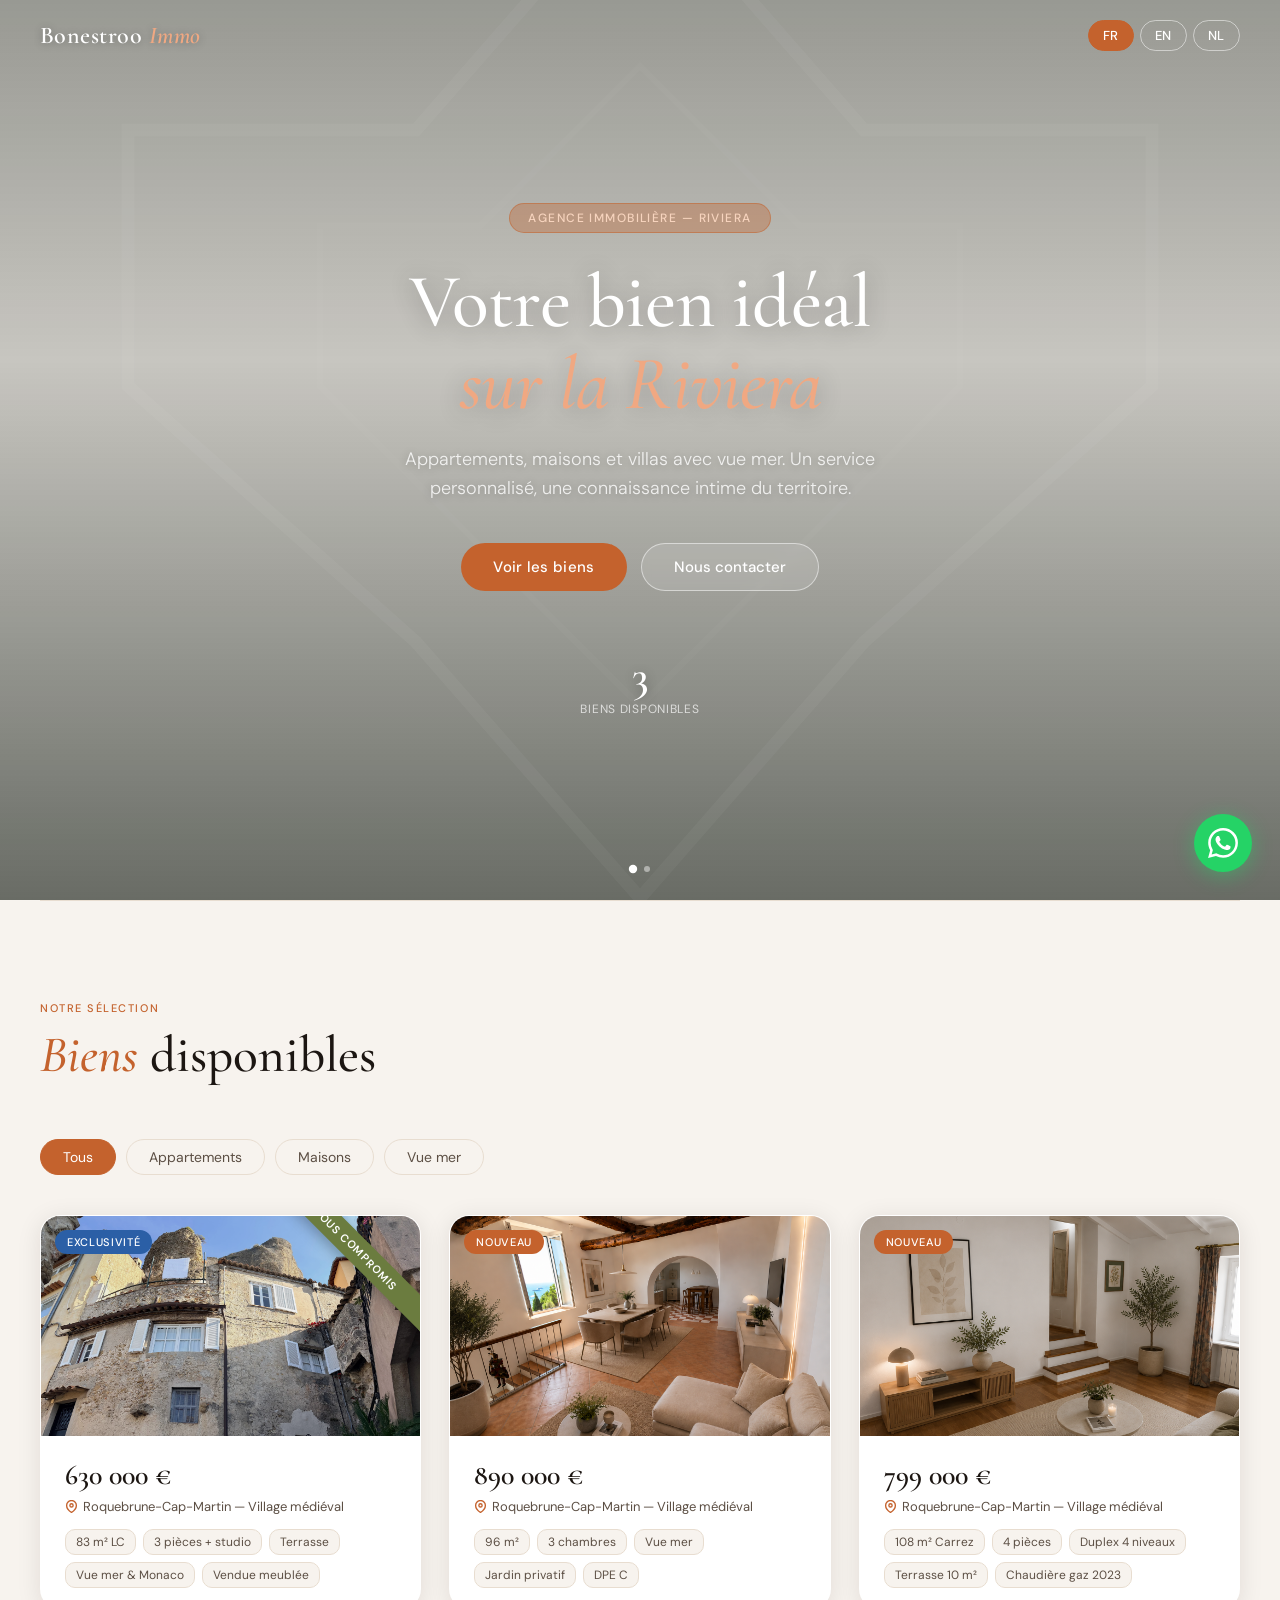
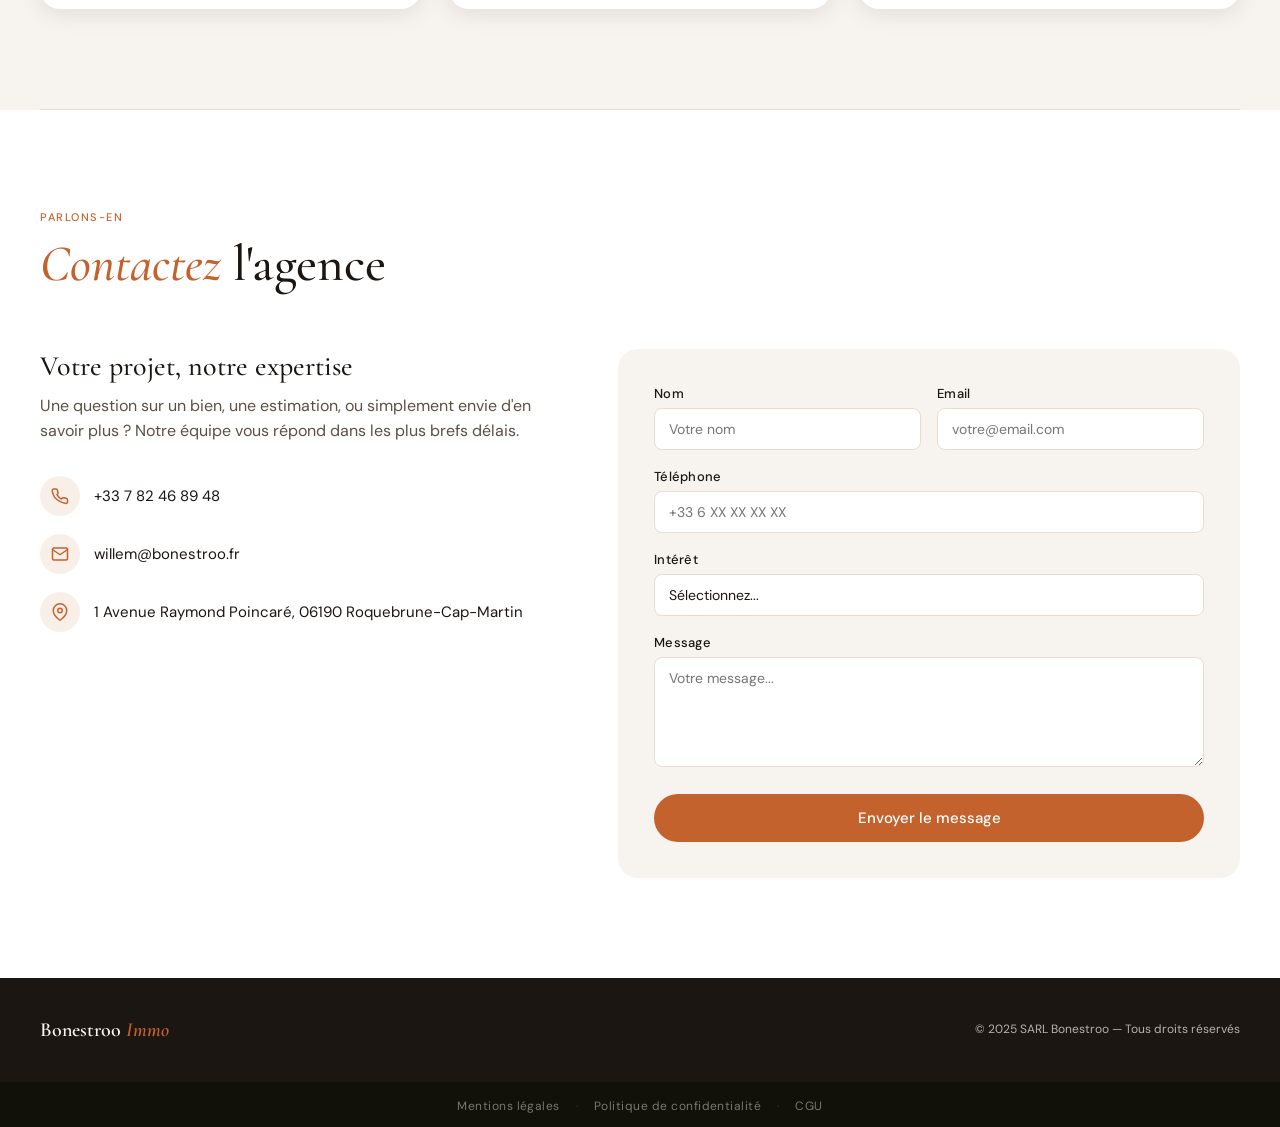
==== commit d9a22fc8: "Bien 1 : bandeau diagonal 'Sous compromis' (FR/EN/NL)" ====
--- a/immo-site/index.html
+++ b/immo-site/index.html
@@ -440,6 +440,26 @@
     }
     .bien-badge.exclu {
       background: var(--bleu);
+    }
+    .bien-ribbon {
+      position: absolute;
+      top: 20px;
+      right: -52px;
+      transform: rotate(45deg);
+      background: var(--olive);
+      color: #fff;
+      font-size: 11px;
+      font-weight: 600;
+      letter-spacing: 0.08em;
+      text-transform: uppercase;
+      padding: 6px 60px;
+      text-align: center;
+      box-shadow: 0 4px 14px rgba(0,0,0,0.28);
+      z-index: 3;
+      pointer-events: none;
+    }
+    .bien-photo.has-ribbon img {
+      filter: saturate(0.85) brightness(0.94);
     }
     .bien-body {
       padding: 22px 24px 20px;
@@ -1524,6 +1544,7 @@
     type: "maison",
     badge: { fr: "Exclusivité", en: "Exclusive", nl: "Exclusief" },
     badgeClass: "exclu",
+    ribbon: { fr: "Sous compromis", en: "Under offer", nl: "Onder voorbehoud" },
     prix: "630 000 €",
     prixNum: 630000,
     localisation: { fr: "Roquebrune-Cap-Martin — Village médiéval", en: "Roquebrune-Cap-Martin — Medieval village", nl: "Roquebrune-Cap-Martin — Middeleeuws dorp" },
@@ -1651,7 +1672,6 @@
     photos: [
       "photos/bien3_01.jpg.png",
       "photos/bien3_02.jpg.png",
-      "photos/bien3_03.jpg.png",
       "photos/bien3_04.jpg.png",
       "photos/bien3_05.jpg.png",
       "photos/bien3_06.jpg.jpeg",
@@ -1909,9 +1929,10 @@
       : `<div class="bien-photo-placeholder"><img src="${placeholderSVG(b.type)}" alt="${b.localisation[lang]}" /></div>`;
     const tags = b.tags[lang].map(t => `<span class="tag">${t}</span>`).join('');
     return `<div class="bien-card reveal" style="transition-delay:${i * 80}ms" onclick="openModal(${b.id})">
-      <div class="bien-photo">
+      <div class="bien-photo${b.ribbon ? ' has-ribbon' : ''}">
         ${photo}
         <div class="bien-badge${b.badgeClass === 'exclu' ? ' exclu' : ''}">${b.badge[lang]}</div>
+        ${b.ribbon ? `<div class="bien-ribbon">${b.ribbon[lang]}</div>` : ''}
       </div>
       <div class="bien-body">
         <div class="bien-prix">${b.prix}</div>
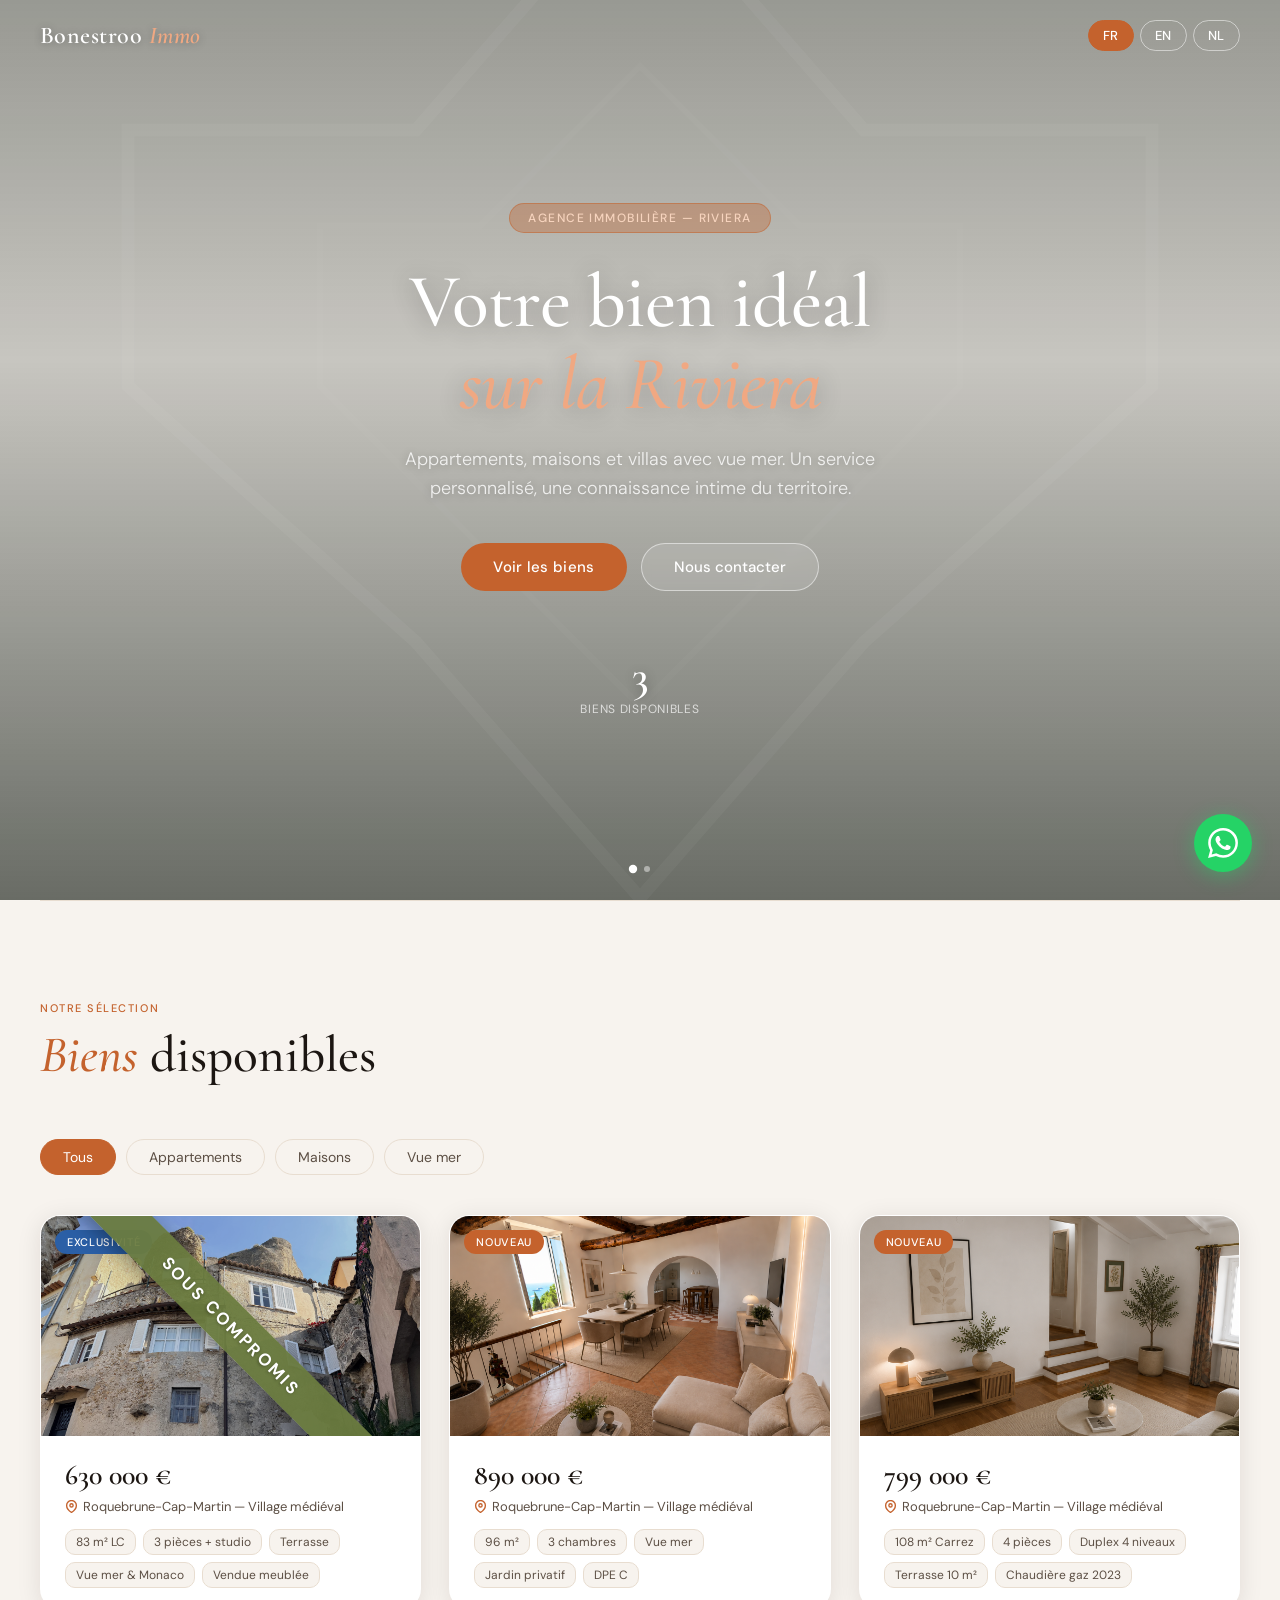
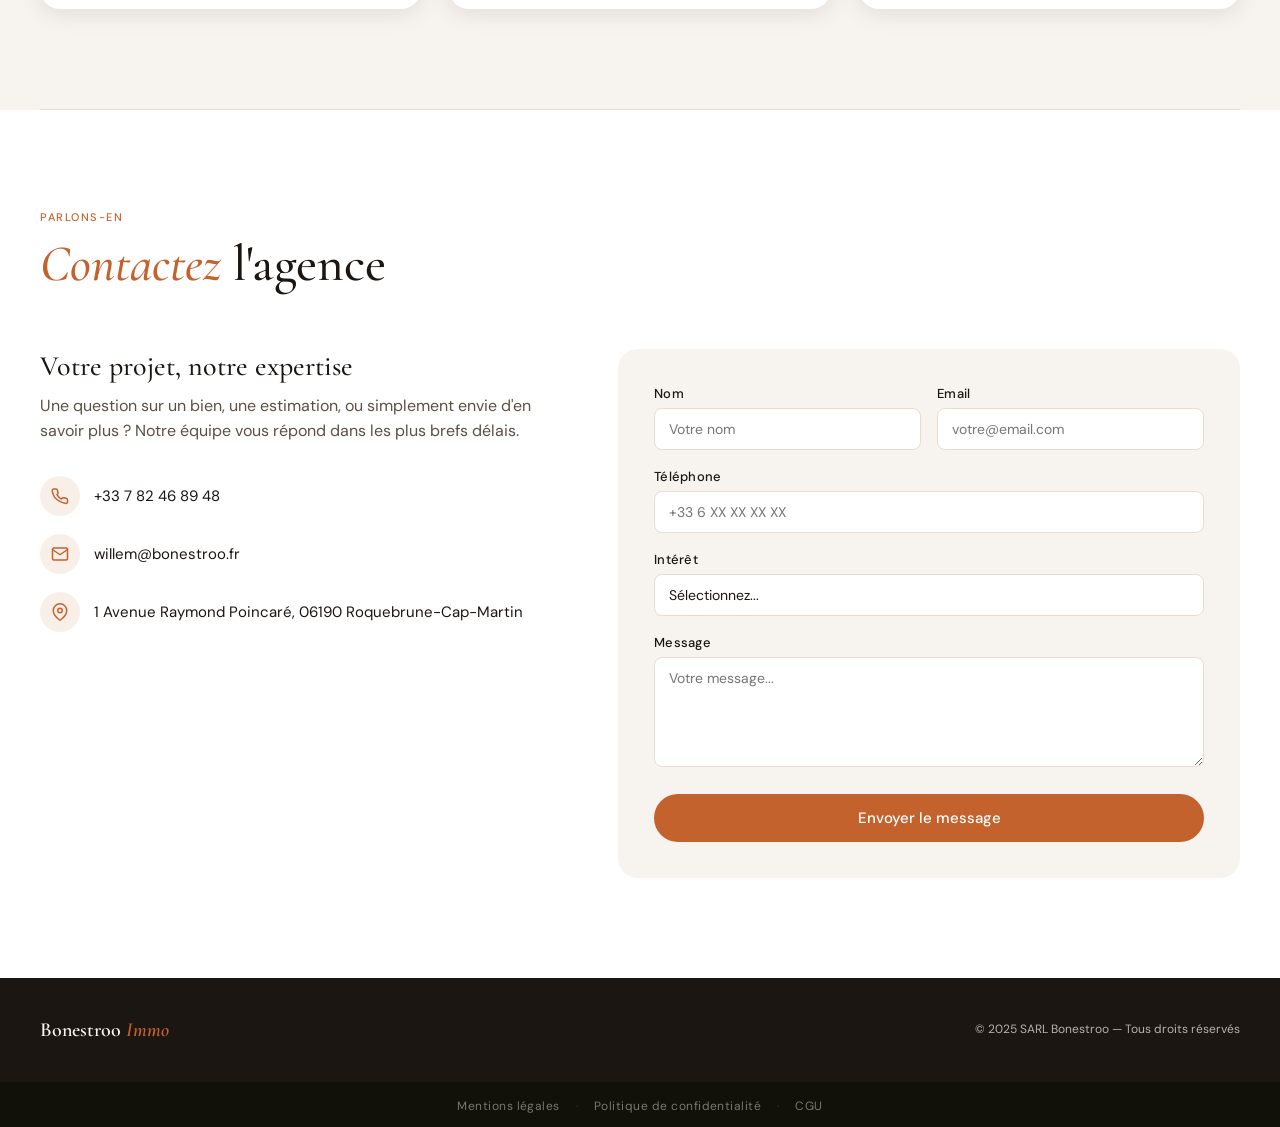
==== commit c5bae515: "Bandeau 'Sous compromis' : grande bande diagonale plein cadre" ====
--- a/immo-site/index.html
+++ b/immo-site/index.html
@@ -443,23 +443,26 @@
     }
     .bien-ribbon {
       position: absolute;
-      top: 20px;
-      right: -52px;
-      transform: rotate(45deg);
-      background: var(--olive);
+      top: 50%;
+      left: 50%;
+      width: 200%;
+      transform: translate(-50%, -50%) rotate(45deg);
+      transform-origin: center;
+      background: rgba(107, 124, 63, 0.94);
       color: #fff;
-      font-size: 11px;
-      font-weight: 600;
-      letter-spacing: 0.08em;
+      font-size: 17px;
+      font-weight: 700;
+      letter-spacing: 0.14em;
       text-transform: uppercase;
-      padding: 6px 60px;
+      padding: 11px 0;
       text-align: center;
-      box-shadow: 0 4px 14px rgba(0,0,0,0.28);
+      box-shadow: 0 6px 20px rgba(0,0,0,0.35);
       z-index: 3;
       pointer-events: none;
+      text-shadow: 0 1px 3px rgba(0,0,0,0.3);
     }
     .bien-photo.has-ribbon img {
-      filter: saturate(0.85) brightness(0.94);
+      filter: saturate(0.8) brightness(0.9);
     }
     .bien-body {
       padding: 22px 24px 20px;
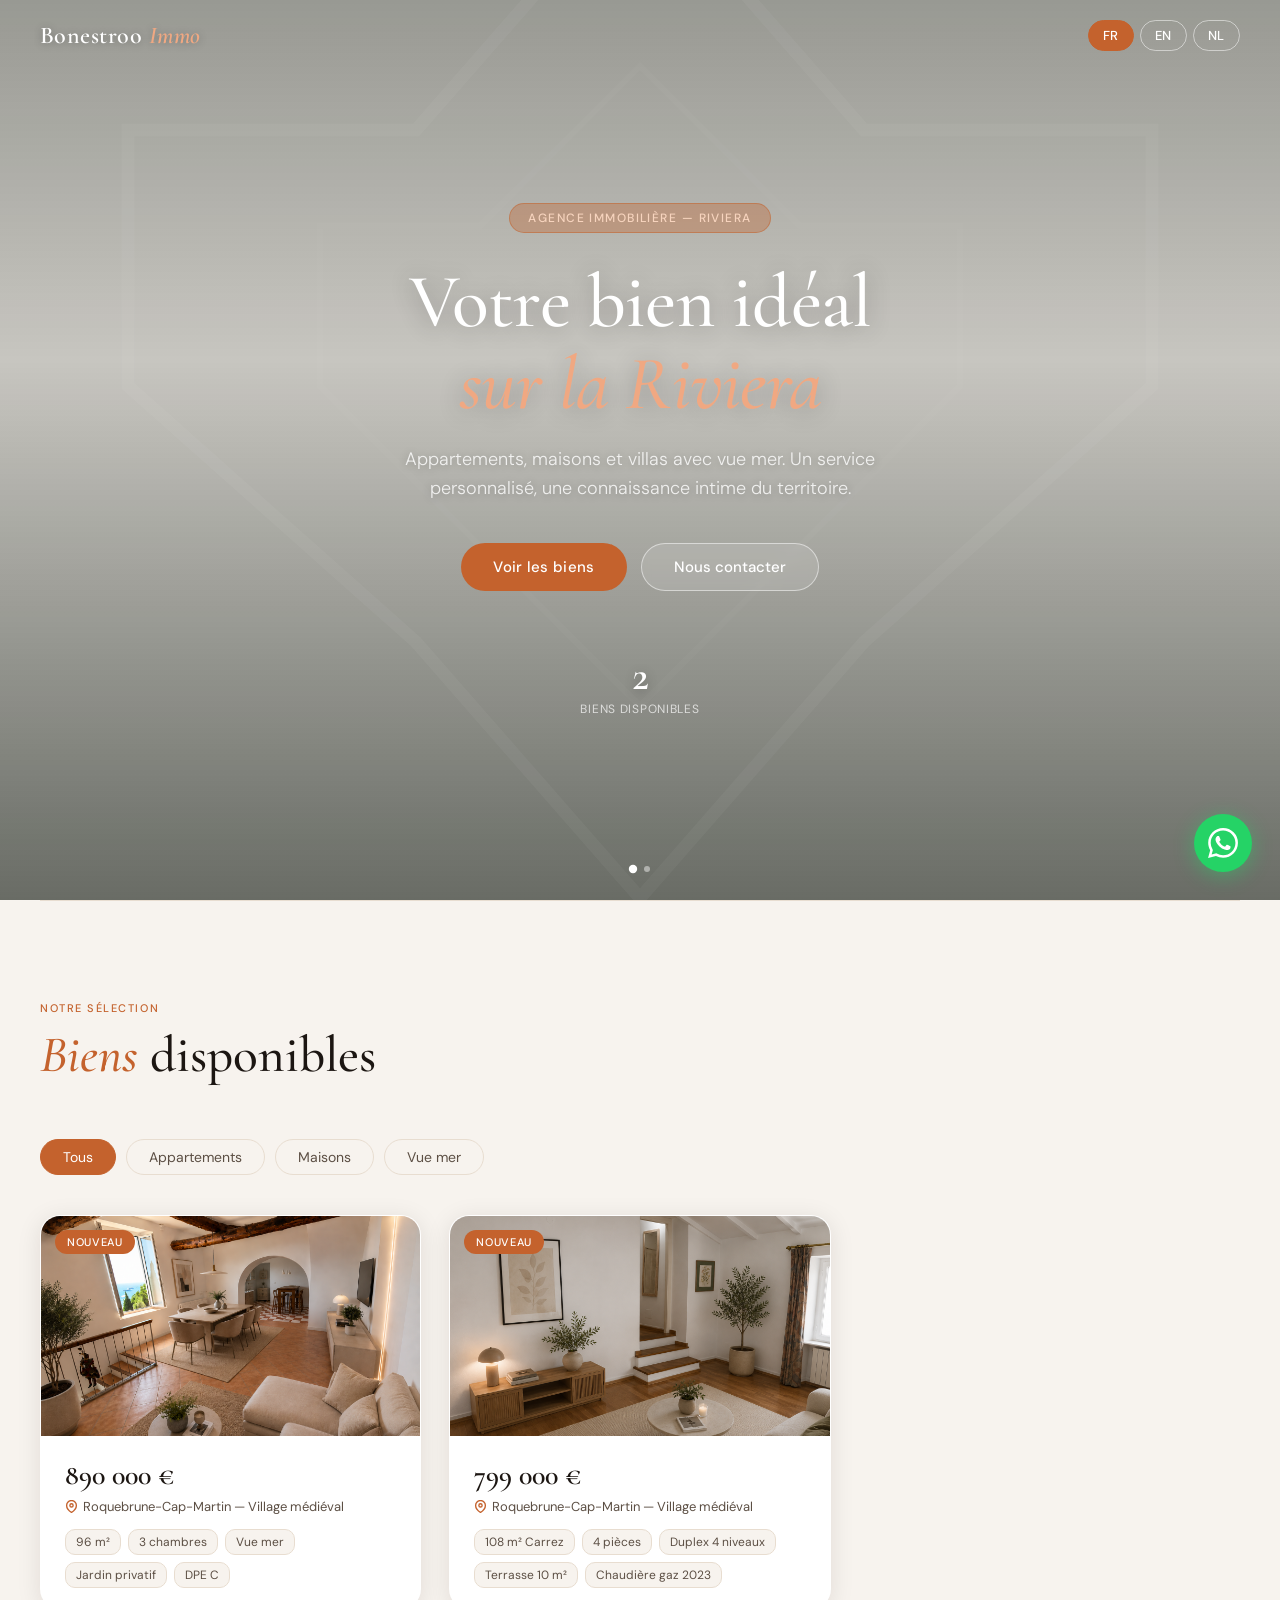
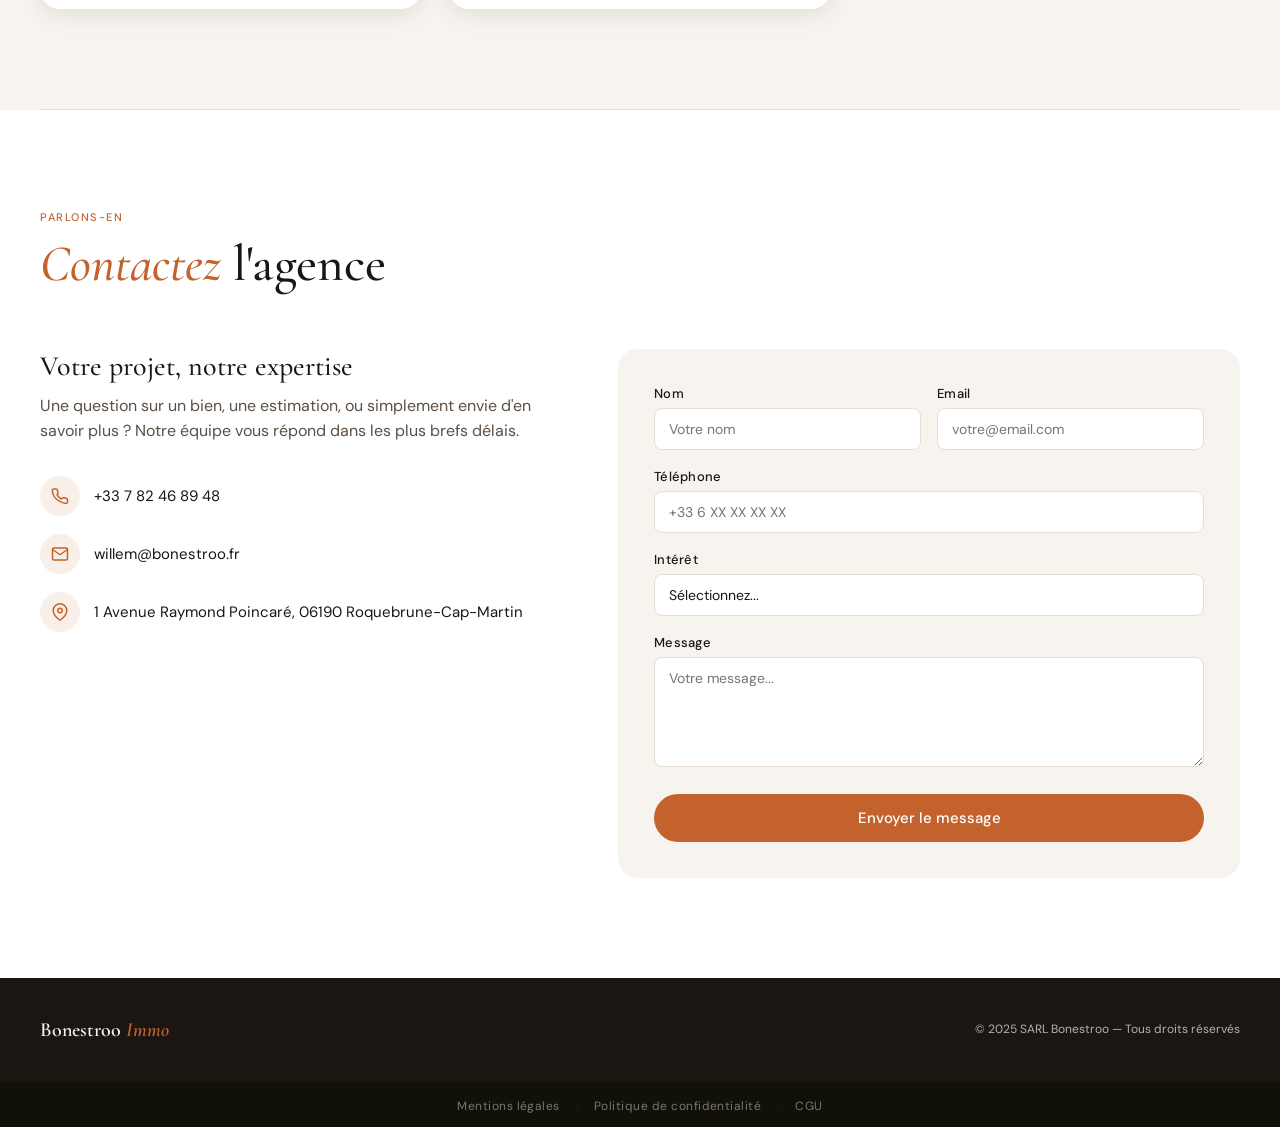
==== commit affc1c5b: "Masque le bien 1 du site (hidden) sans supprimer son code" ====
--- a/immo-site/index.html
+++ b/immo-site/index.html
@@ -1545,6 +1545,7 @@
   {
     id: 1,
     type: "maison",
+    hidden: true,
     badge: { fr: "Exclusivité", en: "Exclusive", nl: "Exclusief" },
     badgeClass: "exclu",
     ribbon: { fr: "Sous compromis", en: "Under offer", nl: "Onder voorbehoud" },
@@ -1896,7 +1897,7 @@
 const statsObserver = new IntersectionObserver((entries) => {
   entries.forEach(entry => {
     if (entry.isIntersecting) {
-      animateCounter(document.getElementById('stat-dispo'), BIENS.length);
+      animateCounter(document.getElementById('stat-dispo'), BIENS.filter(b => !b.hidden).length);
       statsObserver.disconnect();
     }
   });
@@ -1918,10 +1919,11 @@
 function renderBiens() {
   const grid = document.getElementById('biens-grid');
   const lang = currentLang;
-  let filtered = BIENS;
-  if (currentFilter === 'appartement') filtered = BIENS.filter(b => b.type === 'appartement');
-  else if (currentFilter === 'maison') filtered = BIENS.filter(b => b.type === 'maison');
-  else if (currentFilter === 'vmer') filtered = BIENS.filter(b => b.tags[lang].some(t => t.toLowerCase().includes('mer') || t.toLowerCase().includes('sea') || t.toLowerCase().includes('zee')));
+  const visibles = BIENS.filter(b => !b.hidden);
+  let filtered = visibles;
+  if (currentFilter === 'appartement') filtered = visibles.filter(b => b.type === 'appartement');
+  else if (currentFilter === 'maison') filtered = visibles.filter(b => b.type === 'maison');
+  else if (currentFilter === 'vmer') filtered = visibles.filter(b => b.tags[lang].some(t => t.toLowerCase().includes('mer') || t.toLowerCase().includes('sea') || t.toLowerCase().includes('zee')));
   if (filtered.length === 0) {
     grid.innerHTML = `<div class="no-biens">${I18N[lang].no_biens}</div>`;
     return;
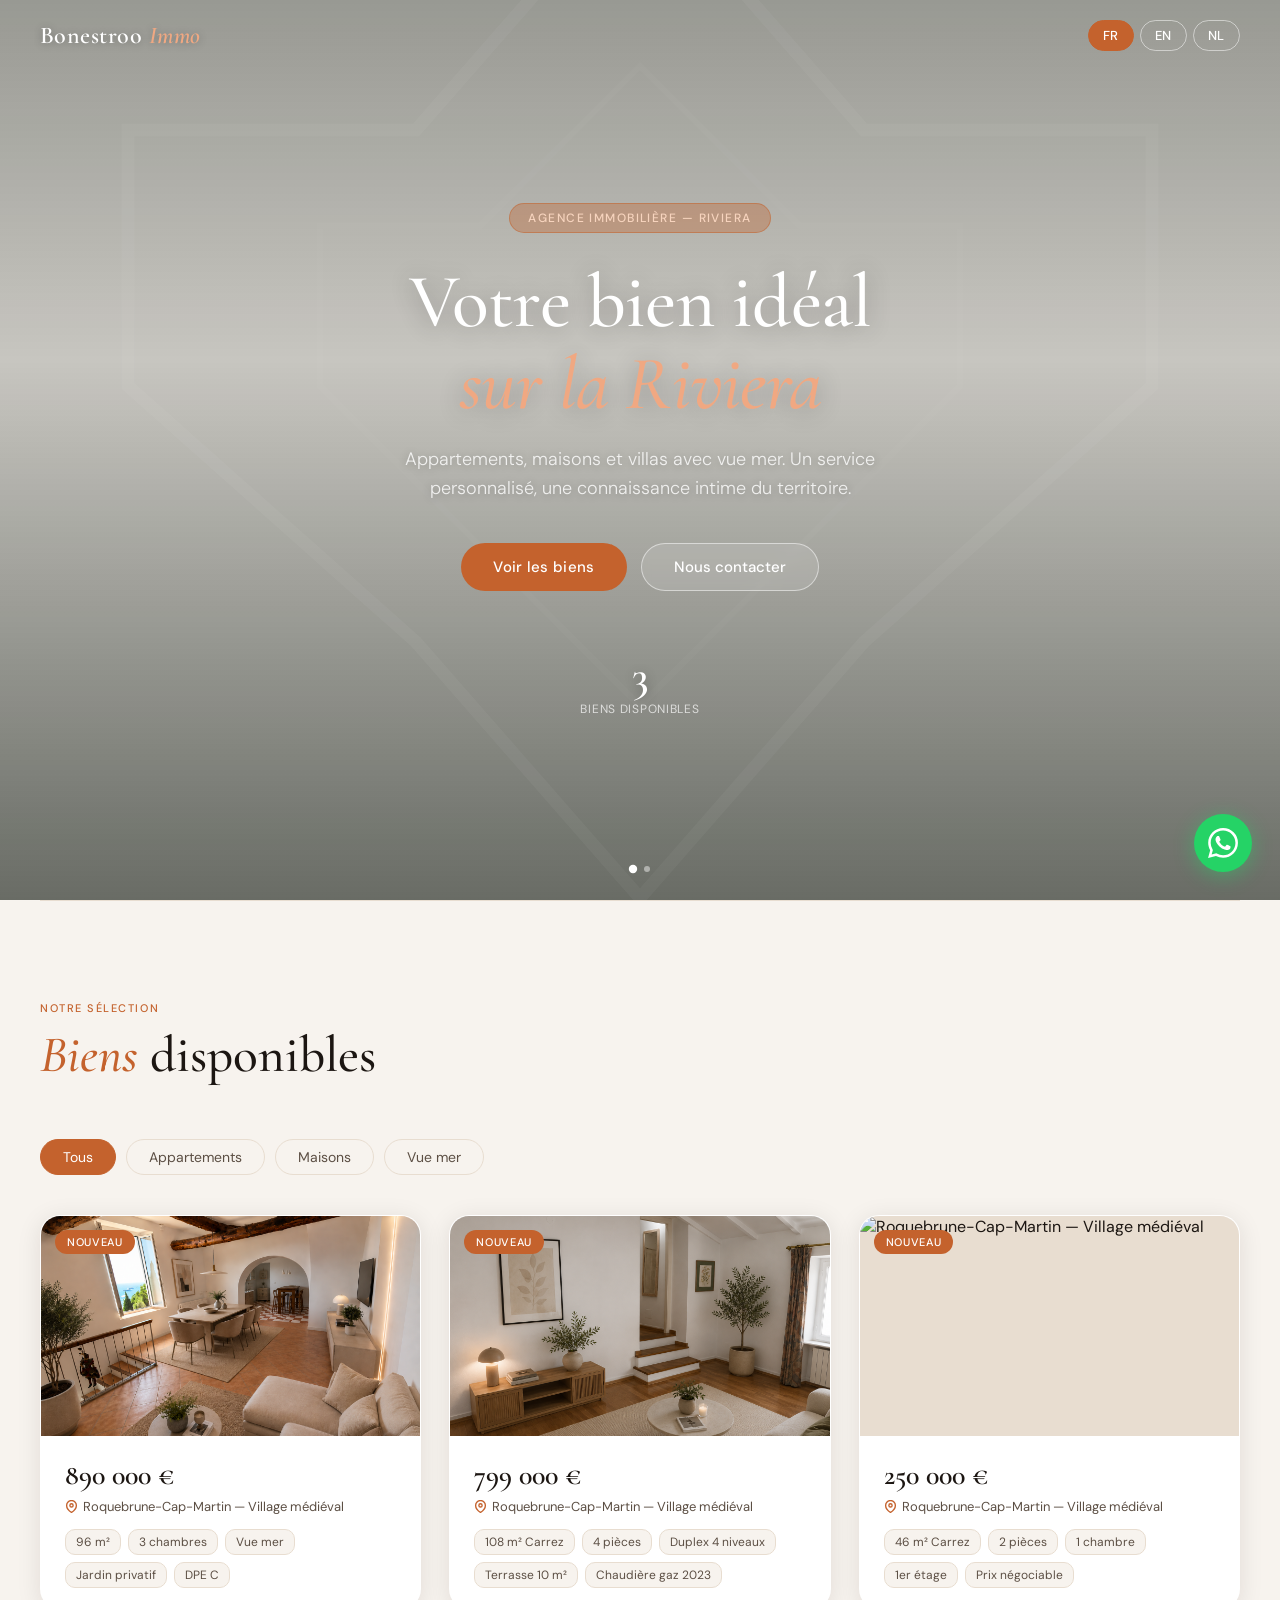
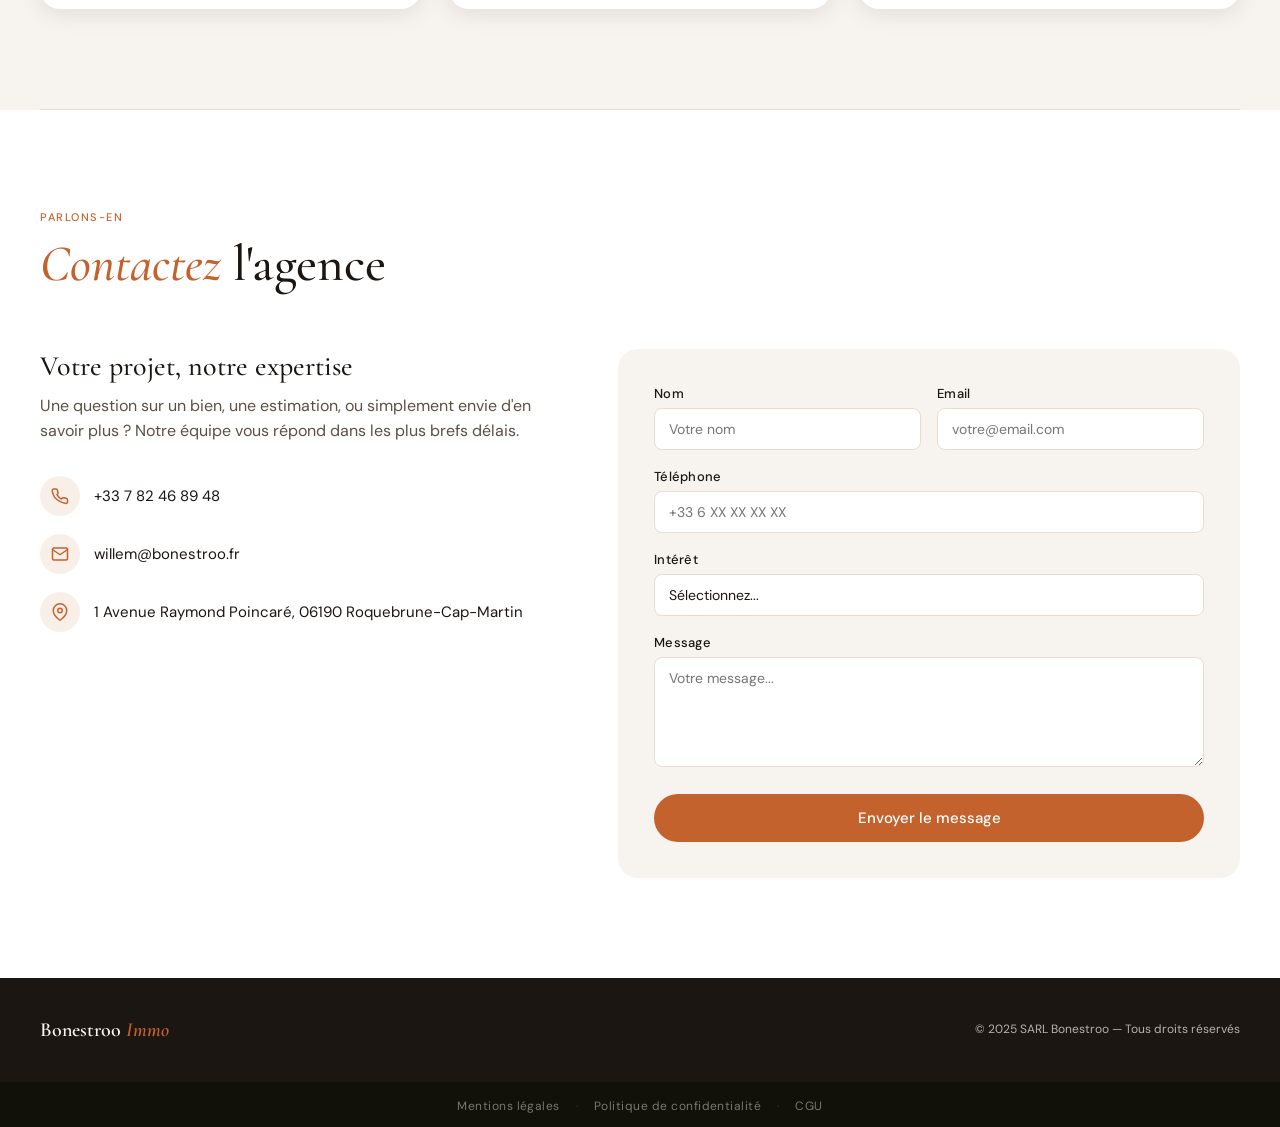
==== commit 217d4891: "Ajoute le bien 4 : appartement 46 m² - 6 rue de la Fontaine - 250 000 €" ====
--- a/immo-site/index.html
+++ b/immo-site/index.html
@@ -1703,6 +1703,57 @@
       en: "Rare in the heart of the medieval village: a large 108.03 m² Carrez duplex village house (plus over 22 m² of additional floor area) spread over four levels in a period stone village house (c.1800) with exposed beams.\n\nOn the ground floor: the entrance hall, an independent kitchen, and the dining room with exposed stone walls. On the 1st floor: the bright 23.5 m² living room with three windows, the child's bedroom, and a shower room with WC. On the 2nd floor: the 26 m² master suite with five windows, its adjoining 9.5 m² dressing room, and a bathroom with WC. On the top level: an extra room (study or spare bedroom) opening onto the covered 10.2 m² terrace.\n\nComfort has been fully upgraded: a condensing gas boiler installed in 2023, and a gas installation certified without a single anomaly. The surveys are reassuring — no asbestos detected, no termites. A spacious property full of character, a few minutes' walk from the village car parks and the sea, and 15 minutes from Monaco.",
       nl: "Zeldzaam in het hart van het middeleeuwse dorp: een grote duplex dorpswoning van 108,03 m² Carrez (plus ruim 22 m² extra vloeroppervlak) verdeeld over vier niveaus in een oud stenen dorpshuis (~1800) met zichtbare balken.\n\nOp de begane grond: de entree, een onafhankelijke keuken en de eetkamer met zichtbare stenen muren. Op de 1e verdieping: de lichte woonkamer van 23,5 m² met drie ramen, de kinderkamer en een doucheruimte met WC. Op de 2e verdieping: de hoofdslaapkamer van 26 m² met vijf ramen, de aangrenzende dressing van 9,5 m² en een badkamer met WC. Op het bovenste niveau: een extra kamer (kantoor of logeerkamer) met toegang tot het overdekte terras van 10,2 m².\n\nHet comfort is volledig vernieuwd: condenserende gasketel geïnstalleerd in 2023, gasinstallatie gecertificeerd zonder enige afwijking. De keuringen zijn geruststellend — geen asbest aangetroffen, geen termieten. Een ruim karaktervol pand, op enkele minuten lopen van de dorpsparkeerplaatsen en de zee, en op 15 minuten van Monaco."
     }
+  },
+  {
+    id: 4,
+    type: "appartement",
+    badge: { fr: "Nouveau", en: "New", nl: "Nieuw" },
+    badgeClass: "",
+    prix: "250 000 €",
+    prixNum: 250000,
+    localisation: { fr: "Roquebrune-Cap-Martin — Village médiéval", en: "Roquebrune-Cap-Martin — Medieval village", nl: "Roquebrune-Cap-Martin — Middeleeuws dorp" },
+    adresseComplete: "6 Rue de la Fontaine, 06190 Roquebrune-Cap-Martin",
+    lat: 43.7649, lng: 7.4590,
+    tags: {
+      fr: ["46 m² Carrez", "2 pièces", "1 chambre", "1er étage", "Prix négociable"],
+      en: ["46 m² Carrez", "2 rooms", "1 bedroom", "1st floor", "Price negotiable"],
+      nl: ["46 m² Carrez", "2 kamers", "1 slaapkamer", "1e verdieping", "Prijs bespreekbaar"]
+    },
+    photos: [
+      "photos/bien4_01.jpg",
+      "photos/bien4_02.jpg",
+      "photos/bien4_03.jpg",
+      "photos/bien4_04.jpg",
+      "photos/bien4_05.jpg",
+      "photos/bien4_06.jpg",
+      "photos/bien4_07.jpg",
+      "photos/bien4_08.jpg",
+      "photos/bien4_09.jpg",
+      "photos/bien4_10.jpg",
+      "photos/bien4_11.jpg"
+    ],
+    video: null,
+    stats: {
+      "m²": 46,
+      fr: { "Adresse": "6 Rue de la Fontaine, Roquebrune-Cap-Martin", "Surface": "45,88 m² Carrez", "Pièces": "2 (1 chambre)", "Étage": "1er — porte droite", "Amiante": "Absente" },
+      en: { "Address": "6 Rue de la Fontaine, Roquebrune-Cap-Martin", "Area": "45.88 m² Carrez", "Rooms": "2 (1 bedroom)", "Floor": "1st — right door", "Asbestos": "None" },
+      nl: { "Adres": "6 Rue de la Fontaine, Roquebrune-Cap-Martin", "Oppervlakte": "45,88 m² Carrez", "Kamers": "2 (1 slaapkamer)", "Verdieping": "1e — rechterdeur", "Asbest": "Geen" }
+    },
+    caracteristiques: {
+      fr: ["45,88 m² Carrez au 1er étage", "Séjour de 15,5 m² lumineux", "Chambre de 15,1 m²", "Salle à manger / cuisine de 13 m²", "Salle d'eau avec WC", "Aucune amiante détectée au diagnostic", "Peu de travaux : cuisine, peintures et sol d'entrée à rafraîchir", "Immeuble ancien de caractère (avant 1949)", "Cœur du village médiéval piétonnier", "Prix négociable"],
+      en: ["45.88 m² Carrez on the 1st floor", "Bright 15.5 m² living room", "15.1 m² bedroom", "13 m² dining room / kitchen", "Shower room with WC", "No asbestos detected in the survey", "Light works only: kitchen, paint and entrance floor to refresh", "Characterful period building (pre-1949)", "Heart of the pedestrian medieval village", "Price negotiable"],
+      nl: ["45,88 m² Carrez op de 1e verdieping", "Lichte woonkamer van 15,5 m²", "Slaapkamer van 15,1 m²", "Eetkamer / keuken van 13 m²", "Doucheruimte met WC", "Geen asbest aangetroffen bij de keuring", "Weinig werk: keuken, schilderwerk en vloer entree opfrissen", "Karaktervol oud gebouw (vóór 1949)", "Hart van het voetgangers middeleeuwse dorp", "Prijs bespreekbaar"]
+    },
+    distances: {
+      fr: { "Parkings village": "3 min à pied", "Mer / plage": "10 min à pied", "Monaco": "15 min en voiture", "Gare Carnolès": "10 min à pied" },
+      en: { "Village parking": "3 min walk", "Sea / beach": "10 min walk", "Monaco": "15 min by car", "Carnolès station": "10 min walk" },
+      nl: { "Dorpsparkeerplaats": "3 min lopen", "Zee / strand": "10 min lopen", "Monaco": "15 min rijden", "Station Carnolès": "10 min lopen" }
+    },
+    description: {
+      fr: "Charmant deux-pièces de 45,88 m² Carrez au 1er étage d'un immeuble ancien de caractère, au cœur du village médiéval de Roquebrune-Cap-Martin. L'appartement se compose d'un séjour lumineux de 15,5 m², d'une chambre de 15,1 m², d'une salle à manger avec cuisine de 13 m² et d'une salle d'eau avec WC.\n\nUn bien sain et prêt à recevoir votre touche personnelle : le diagnostic n'a révélé aucune amiante, et seuls quelques rafraîchissements sont à prévoir selon vos goûts — la cuisine, les peintures et un nouveau sol dans l'entrée. L'idéal pour créer un intérieur moderne et lumineux dans un cadre plein de charme.\n\nSitué dans une ruelle piétonne du vieux village, à quelques minutes des parkings, à 10 minutes à pied de la mer et 15 minutes de Monaco en voiture. Une belle opportunité — prix négociable — parfaite pour un premier achat, un pied-à-terre sur la Riviera ou un investissement locatif.",
+      en: "Charming two-room apartment of 45.88 m² Carrez on the 1st floor of a characterful period building, in the heart of the medieval village of Roquebrune-Cap-Martin. It comprises a bright 15.5 m² living room, a 15.1 m² bedroom, a 13 m² dining room with kitchen, and a shower room with WC.\n\nA healthy home ready for your personal touch: the survey revealed no asbestos, and only a few refreshments are needed to your taste — the kitchen, the paintwork, and a new floor in the entrance. Ideal for creating a bright, modern interior within a charming setting.\n\nSet in a pedestrian lane of the old village, a few minutes from the car parks, 10 minutes on foot from the sea and 15 minutes from Monaco by car. A lovely opportunity — price negotiable — perfect for a first purchase, a Riviera pied-à-terre, or a rental investment.",
+      nl: "Charmant tweekamerappartement van 45,88 m² Carrez op de 1e verdieping van een karaktervol oud gebouw, in het hart van het middeleeuwse dorp Roquebrune-Cap-Martin. Het bestaat uit een lichte woonkamer van 15,5 m², een slaapkamer van 15,1 m², een eetkamer met keuken van 13 m² en een doucheruimte met WC.\n\nEen gezonde woning klaar voor uw persoonlijke touch: de keuring toonde geen asbest, en slechts enkele opfrissingen zijn nodig naar uw smaak — de keuken, het schilderwerk en een nieuwe vloer in de entree. Ideaal om een licht, modern interieur te creëren in een charmante omgeving.\n\nGelegen in een voetgangersstraatje van het oude dorp, op enkele minuten van de parkeerplaatsen, 10 minuten lopen van de zee en 15 minuten van Monaco met de auto. Een mooie kans — prijs bespreekbaar — perfect voor een eerste aankoop, een pied-à-terre aan de Rivièra of een verhuurinvestering."
+    }
   }
 ];
 // ===== I18N =====
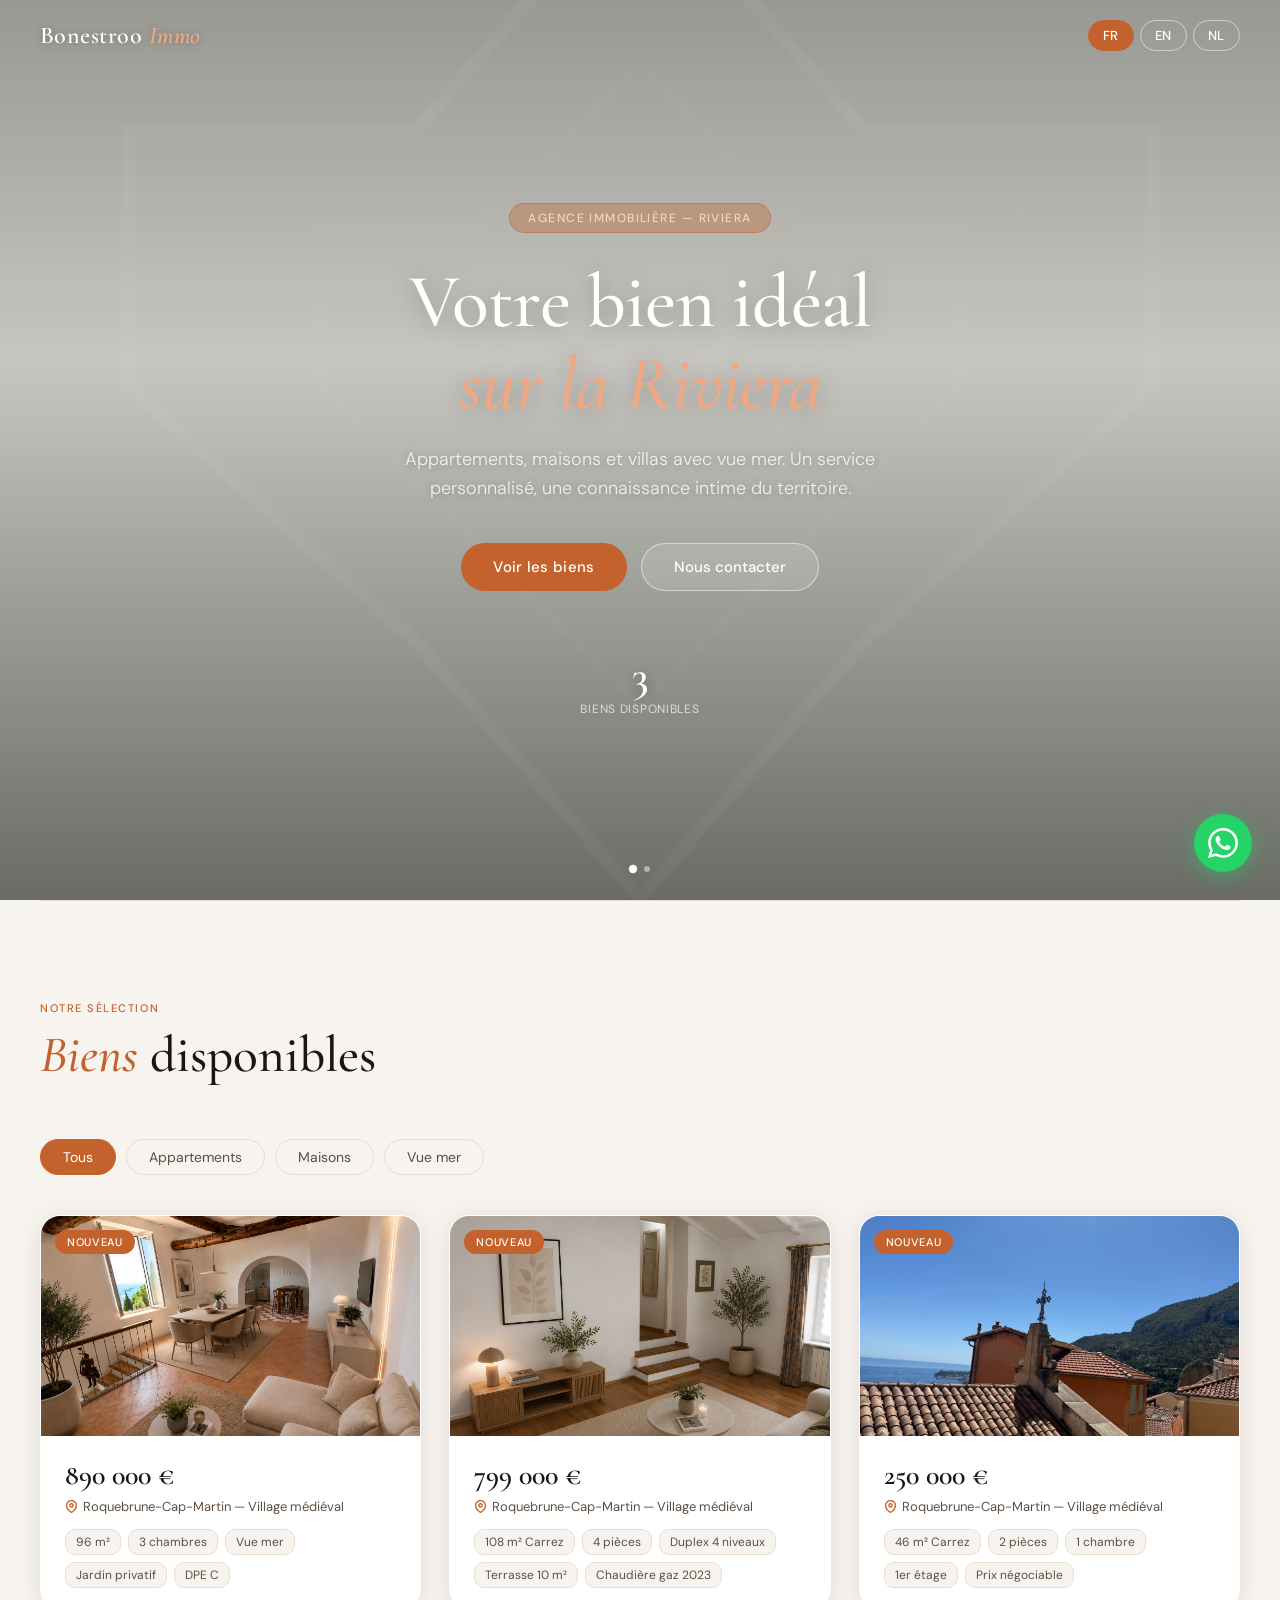
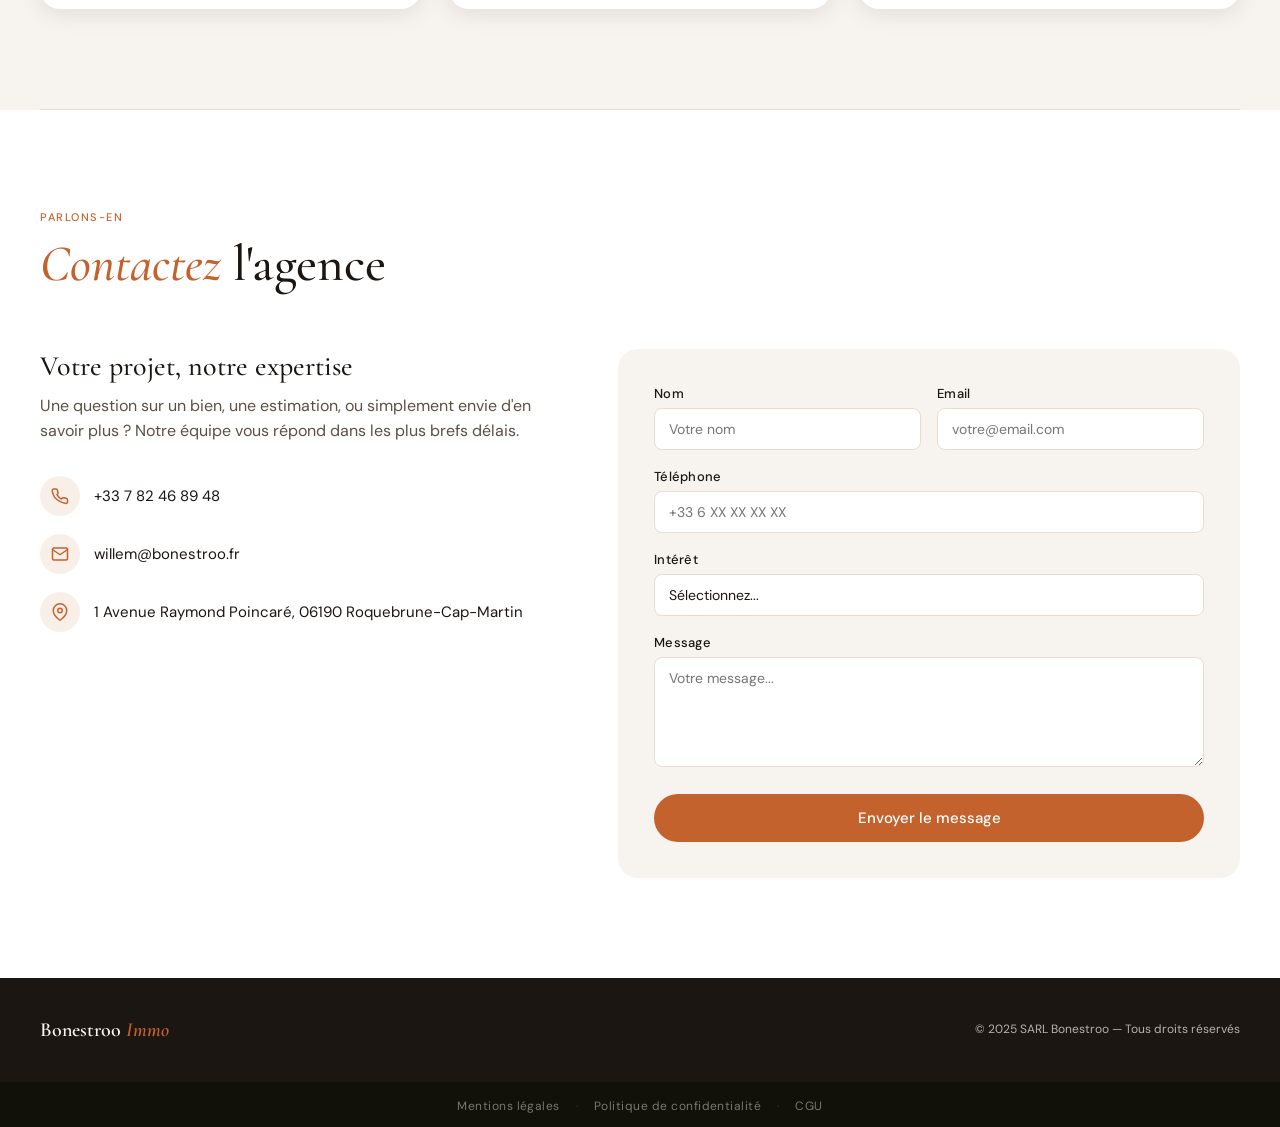
==== commit 29fb3d5b: "Bien 4 : rapatrie les 10 photos sur main + corrige les noms de fichiers" ====
--- a/immo-site/index.html
+++ b/immo-site/index.html
@@ -1720,17 +1720,16 @@
       nl: ["46 m² Carrez", "2 kamers", "1 slaapkamer", "1e verdieping", "Prijs bespreekbaar"]
     },
     photos: [
-      "photos/bien4_01.jpg",
-      "photos/bien4_02.jpg",
-      "photos/bien4_03.jpg",
-      "photos/bien4_04.jpg",
-      "photos/bien4_05.jpg",
-      "photos/bien4_06.jpg",
-      "photos/bien4_07.jpg",
-      "photos/bien4_08.jpg",
-      "photos/bien4_09.jpg",
-      "photos/bien4_10.jpg",
-      "photos/bien4_11.jpg"
+      "photos/bien4_01.jpg.jpeg",
+      "photos/bien4_02.jpg.jpeg",
+      "photos/bien4_03.jpg.jpeg",
+      "photos/bien4_04.jpg.jpeg",
+      "photos/bien4_05.jpg.jpeg",
+      "photos/bien4_07.jpg.jpeg",
+      "photos/bien4_08.jpg.jpeg",
+      "photos/bien4_09.jpg.jpeg",
+      "photos/bien4_10.jpg.jpeg",
+      "photos/bien4_11.jpg.jpeg"
     ],
     video: null,
     stats: {
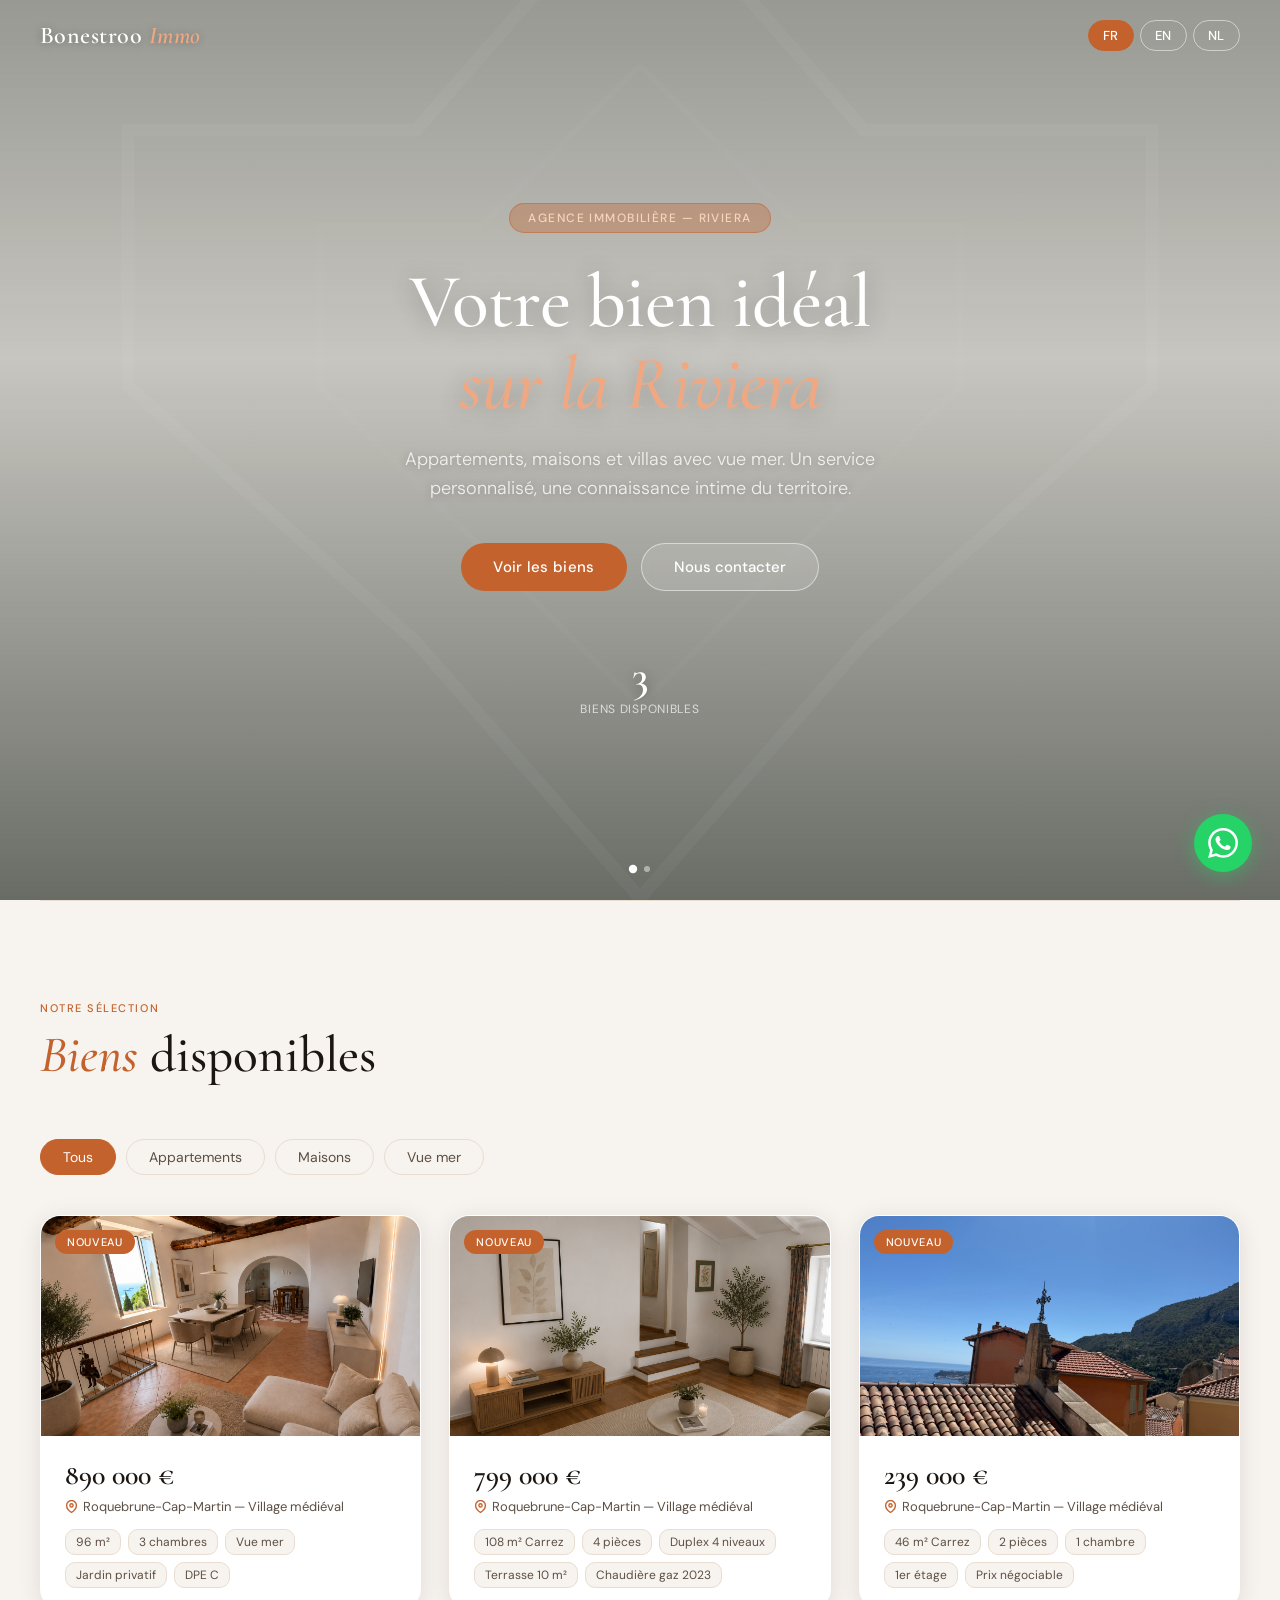
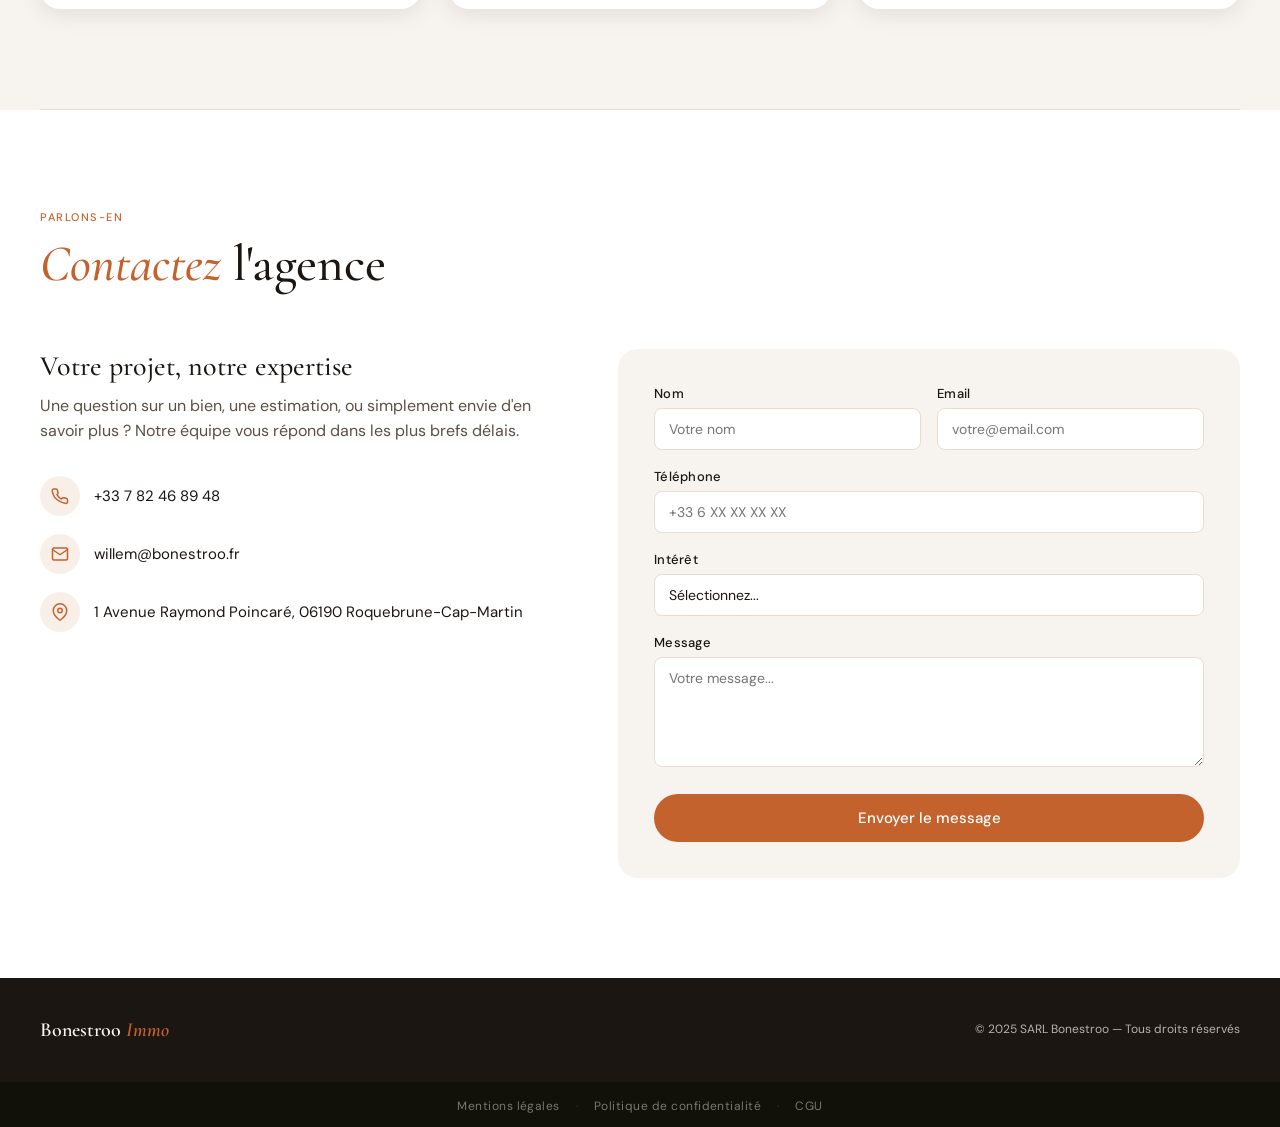
==== commit e8fb6d7c: "Bien 4 : baisse le prix a 239 000 EUR Co-Authored-By: Claude Opus 4.8 <noreply@anthropic.com> Claude" ====
--- a/immo-site/index.html
+++ b/immo-site/index.html
@@ -1709,8 +1709,8 @@
     type: "appartement",
     badge: { fr: "Nouveau", en: "New", nl: "Nieuw" },
     badgeClass: "",
-    prix: "250 000 €",
-    prixNum: 250000,
+    prix: "239 000 €",
+    prixNum: 239000,
     localisation: { fr: "Roquebrune-Cap-Martin — Village médiéval", en: "Roquebrune-Cap-Martin — Medieval village", nl: "Roquebrune-Cap-Martin — Middeleeuws dorp" },
     adresseComplete: "6 Rue de la Fontaine, 06190 Roquebrune-Cap-Martin",
     lat: 43.7649, lng: 7.4590,
